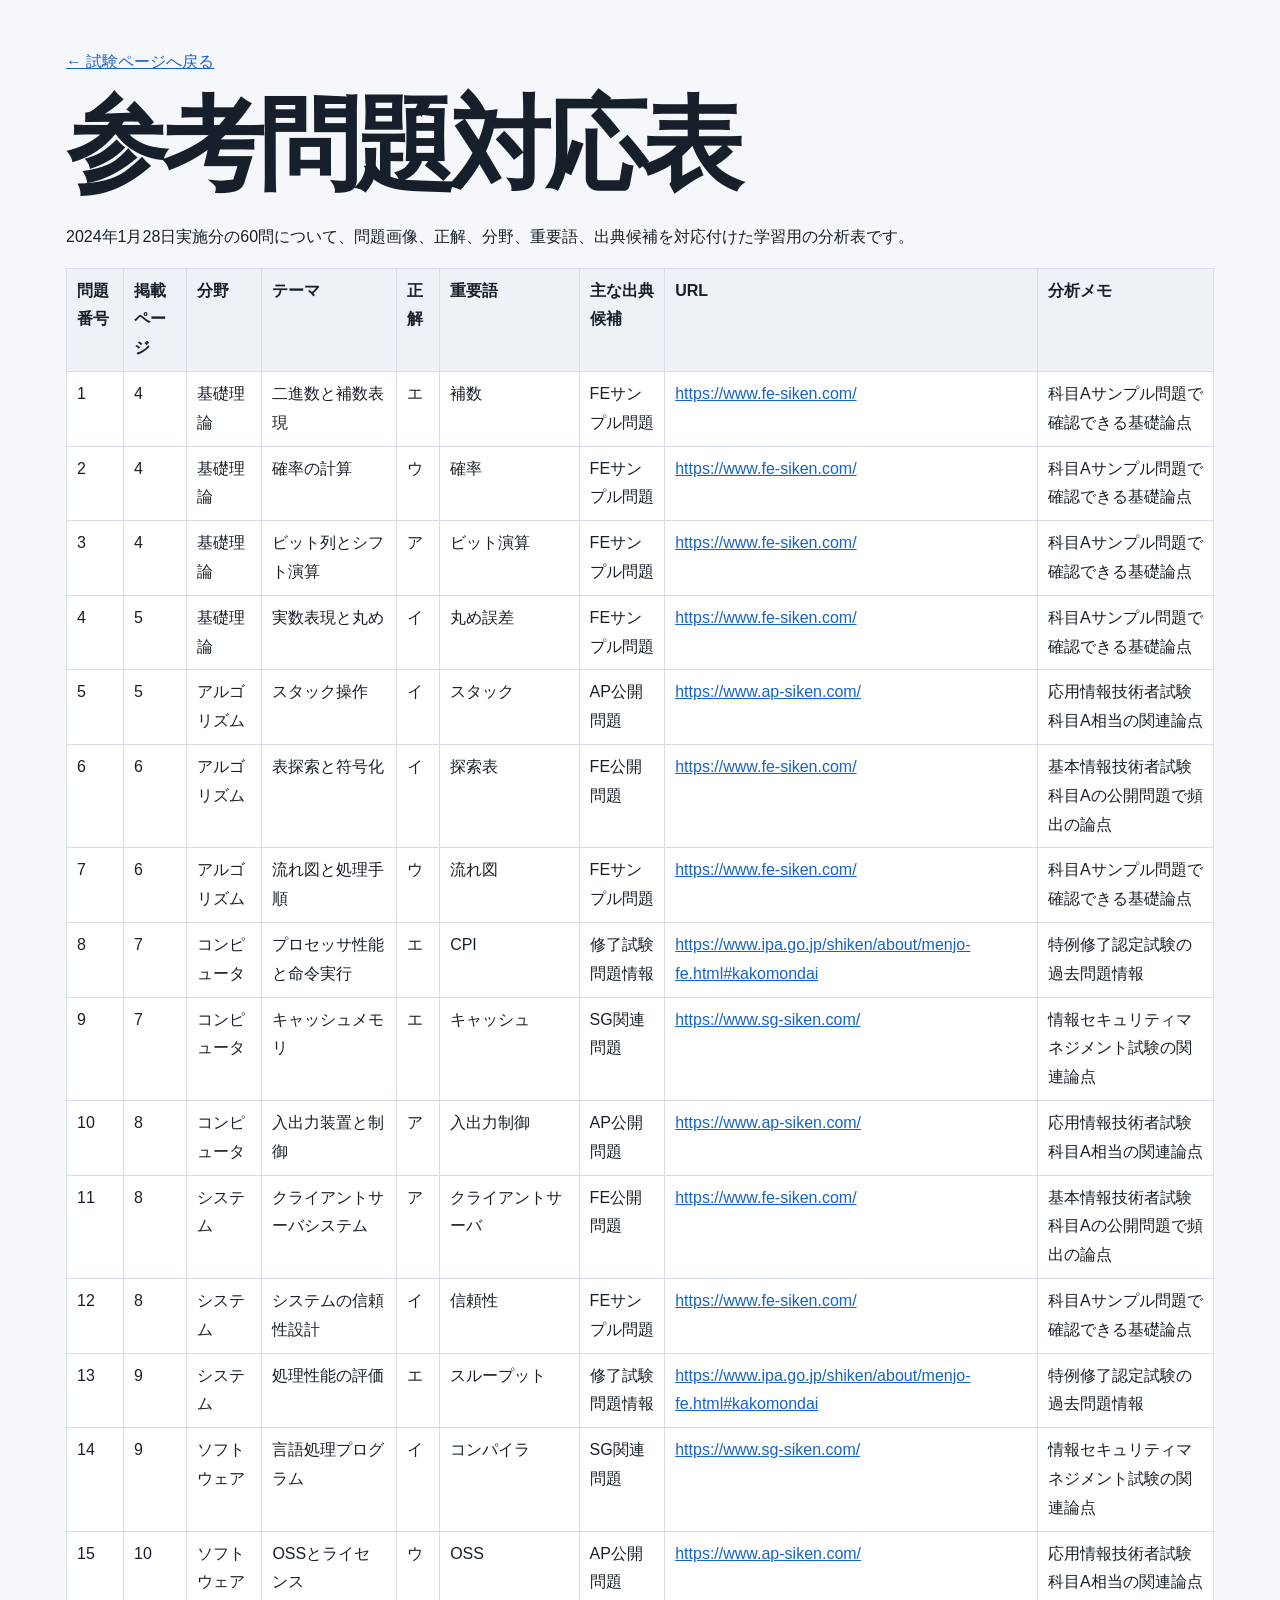
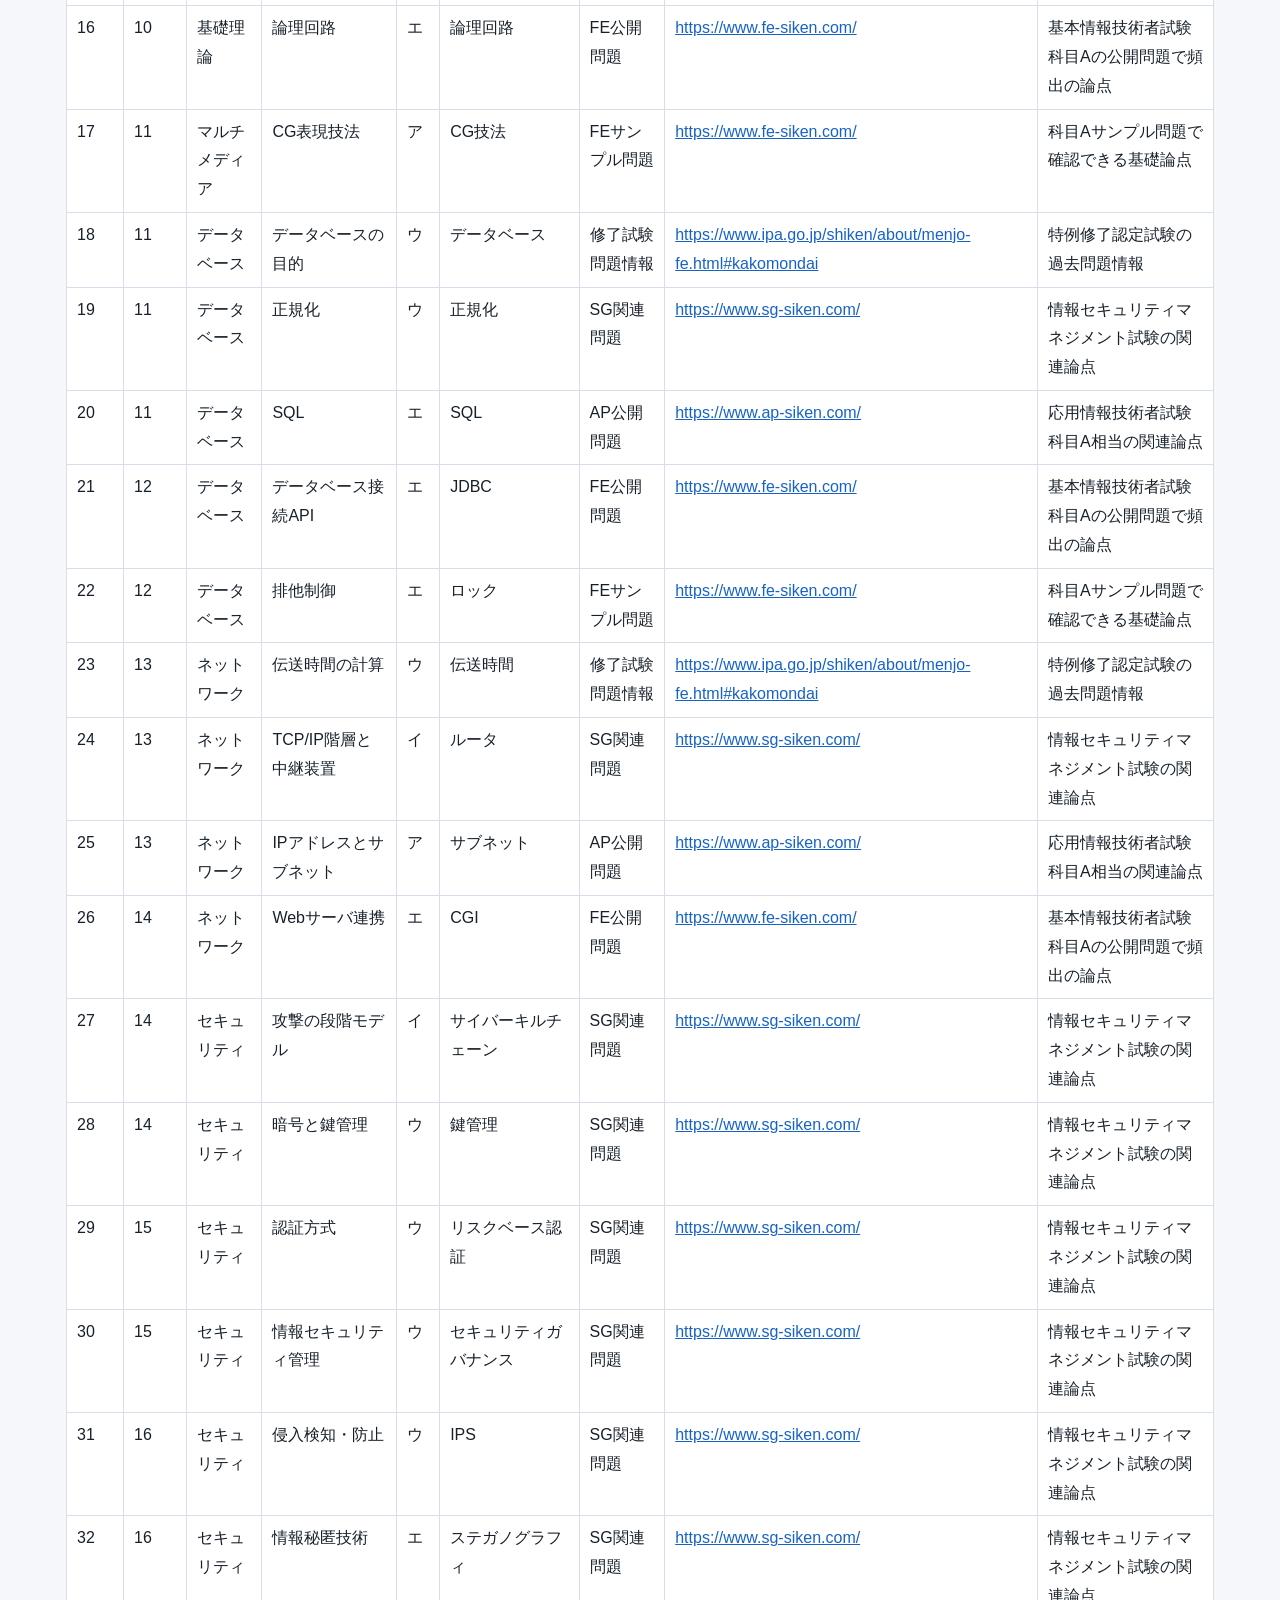
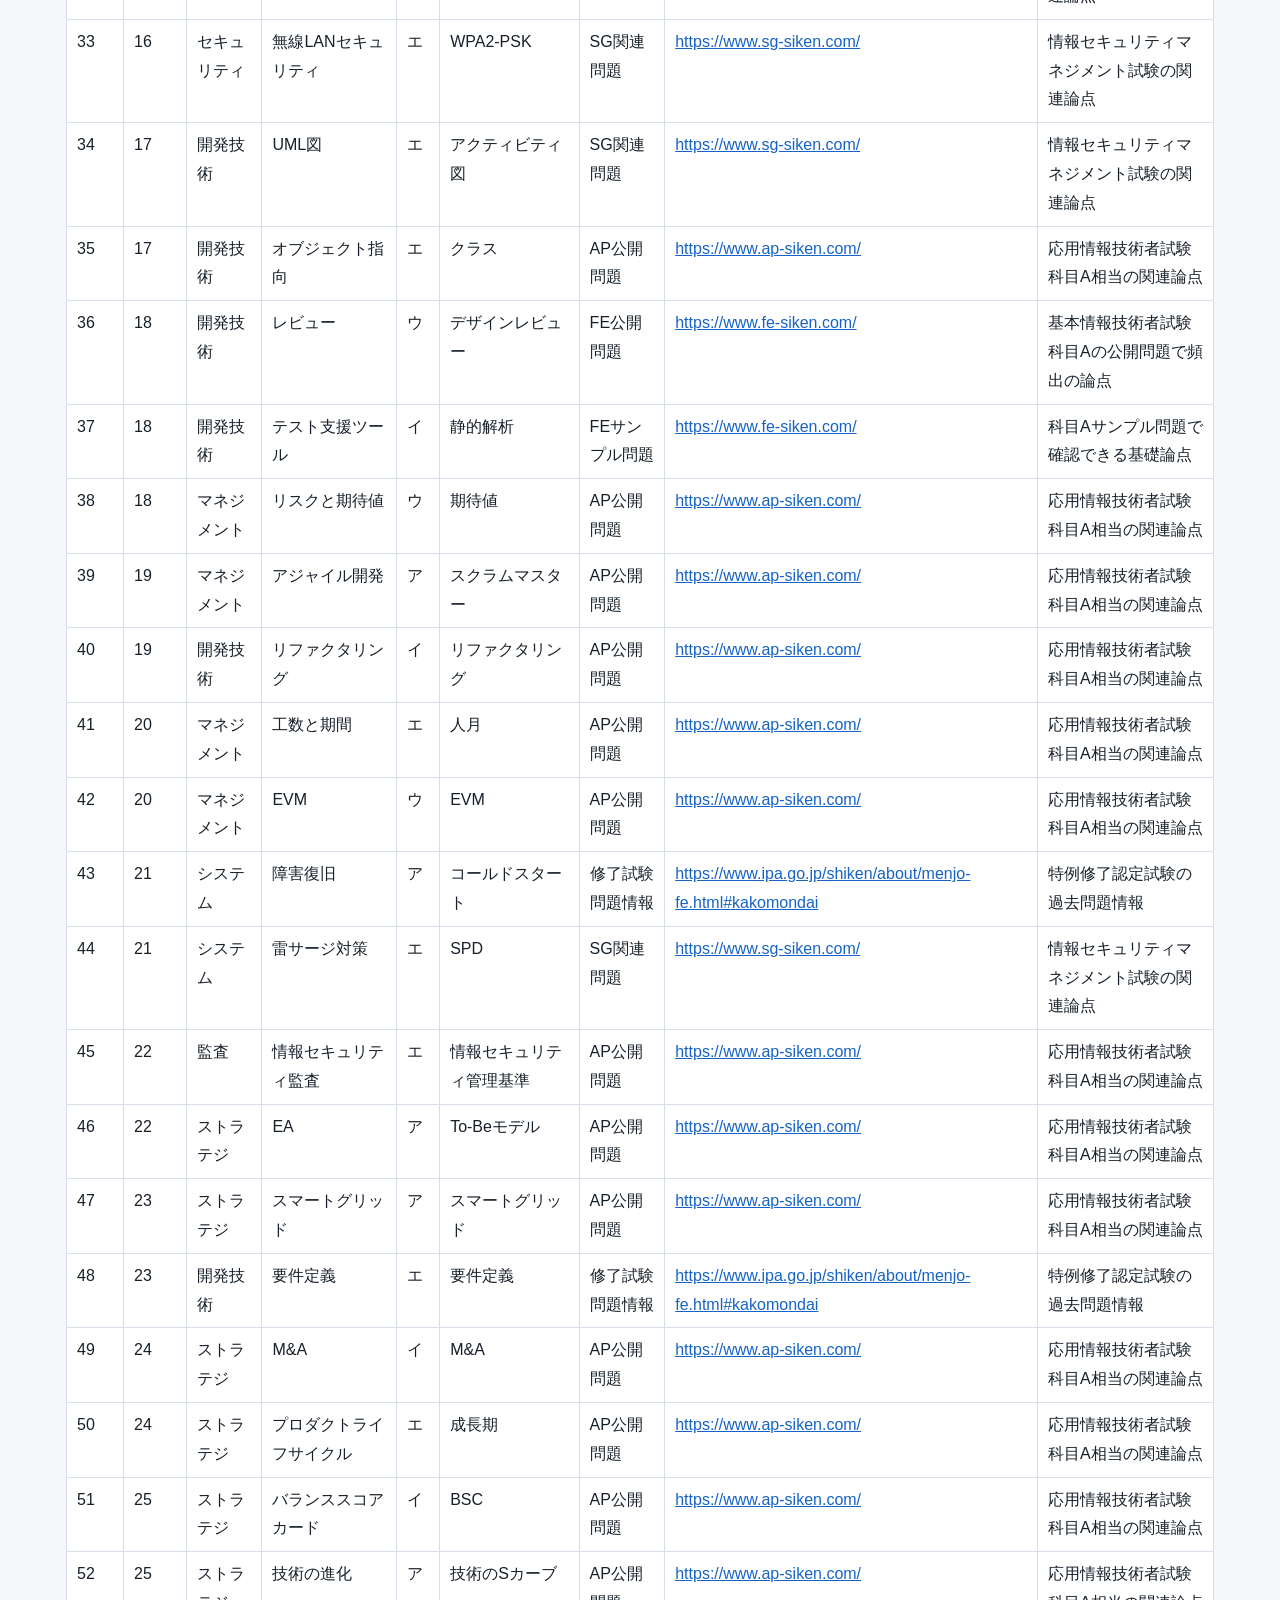
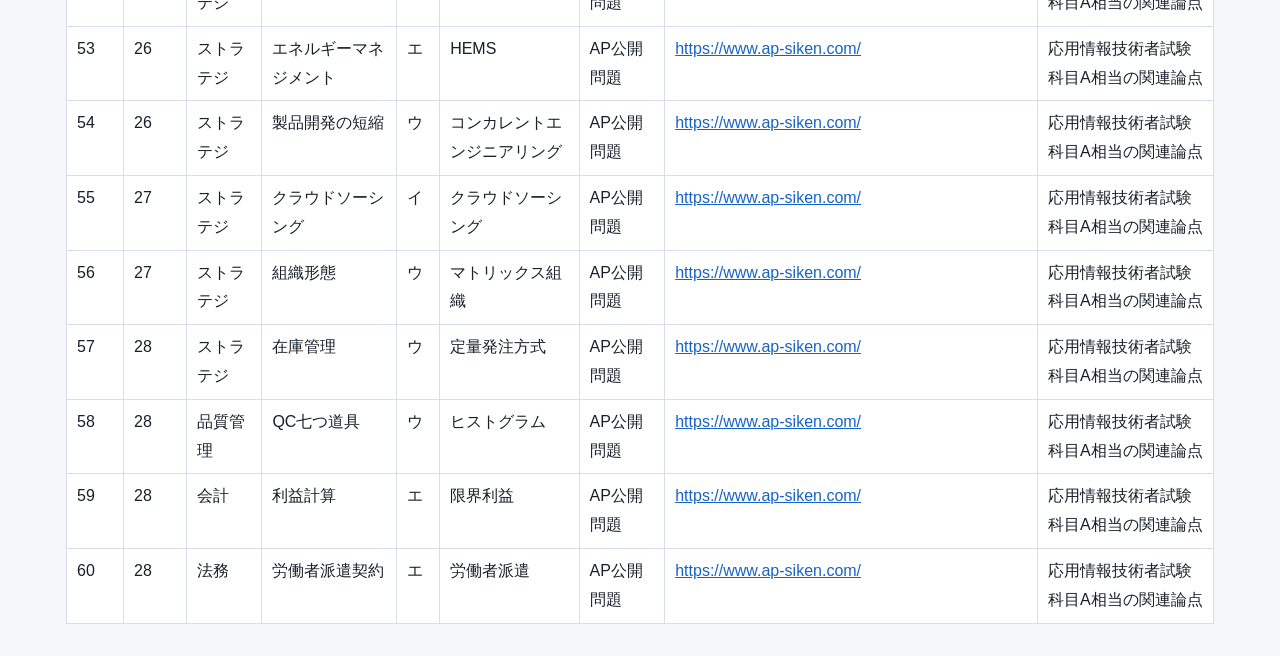
==== reference-map.html @ b7b9384c "Add files via upload" ====
<!doctype html>
<html lang="ja"><head><meta charset="utf-8"><meta name="viewport" content="width=device-width, initial-scale=1">
<title>参考問題対応表</title><link rel="stylesheet" href="styles.css">
<style>body{background:#f6f7fb;color:#17202a}main{max-width:1180px;margin:auto;padding:32px 16px}table{width:100%;border-collapse:collapse;background:white;border:1px solid #d8dee9}th,td{border:1px solid #d8dee9;padding:8px 10px;text-align:left;vertical-align:top}th{background:#eef2f7;position:sticky;top:0}a{color:#1663c7}</style></head>
<body><main><p><a href="index.html">← 試験ページへ戻る</a></p><h1>参考問題対応表</h1>
<p>2024年1月28日実施分の60問について、問題画像、正解、分野、重要語、出典候補を対応付けた学習用の分析表です。</p>
<table><thead><tr><th>問題番号</th><th>掲載ページ</th><th>分野</th><th>テーマ</th><th>正解</th><th>重要語</th><th>主な出典候補</th><th>URL</th><th>分析メモ</th></tr></thead><tbody><tr><td>1</td><td>4</td><td>基礎理論</td><td>二進数と補数表現</td><td>エ</td><td>補数</td><td>FEサンプル問題</td><td><a href="https://www.fe-siken.com/">https://www.fe-siken.com/</a></td><td>科目Aサンプル問題で確認できる基礎論点</td></tr>
<tr><td>2</td><td>4</td><td>基礎理論</td><td>確率の計算</td><td>ウ</td><td>確率</td><td>FEサンプル問題</td><td><a href="https://www.fe-siken.com/">https://www.fe-siken.com/</a></td><td>科目Aサンプル問題で確認できる基礎論点</td></tr>
<tr><td>3</td><td>4</td><td>基礎理論</td><td>ビット列とシフト演算</td><td>ア</td><td>ビット演算</td><td>FEサンプル問題</td><td><a href="https://www.fe-siken.com/">https://www.fe-siken.com/</a></td><td>科目Aサンプル問題で確認できる基礎論点</td></tr>
<tr><td>4</td><td>5</td><td>基礎理論</td><td>実数表現と丸め</td><td>イ</td><td>丸め誤差</td><td>FEサンプル問題</td><td><a href="https://www.fe-siken.com/">https://www.fe-siken.com/</a></td><td>科目Aサンプル問題で確認できる基礎論点</td></tr>
<tr><td>5</td><td>5</td><td>アルゴリズム</td><td>スタック操作</td><td>イ</td><td>スタック</td><td>AP公開問題</td><td><a href="https://www.ap-siken.com/">https://www.ap-siken.com/</a></td><td>応用情報技術者試験 科目A相当の関連論点</td></tr>
<tr><td>6</td><td>6</td><td>アルゴリズム</td><td>表探索と符号化</td><td>イ</td><td>探索表</td><td>FE公開問題</td><td><a href="https://www.fe-siken.com/">https://www.fe-siken.com/</a></td><td>基本情報技術者試験 科目Aの公開問題で頻出の論点</td></tr>
<tr><td>7</td><td>6</td><td>アルゴリズム</td><td>流れ図と処理手順</td><td>ウ</td><td>流れ図</td><td>FEサンプル問題</td><td><a href="https://www.fe-siken.com/">https://www.fe-siken.com/</a></td><td>科目Aサンプル問題で確認できる基礎論点</td></tr>
<tr><td>8</td><td>7</td><td>コンピュータ</td><td>プロセッサ性能と命令実行</td><td>エ</td><td>CPI</td><td>修了試験問題情報</td><td><a href="https://www.ipa.go.jp/shiken/about/menjo-fe.html#kakomondai">https://www.ipa.go.jp/shiken/about/menjo-fe.html#kakomondai</a></td><td>特例修了認定試験の過去問題情報</td></tr>
<tr><td>9</td><td>7</td><td>コンピュータ</td><td>キャッシュメモリ</td><td>エ</td><td>キャッシュ</td><td>SG関連問題</td><td><a href="https://www.sg-siken.com/">https://www.sg-siken.com/</a></td><td>情報セキュリティマネジメント試験の関連論点</td></tr>
<tr><td>10</td><td>8</td><td>コンピュータ</td><td>入出力装置と制御</td><td>ア</td><td>入出力制御</td><td>AP公開問題</td><td><a href="https://www.ap-siken.com/">https://www.ap-siken.com/</a></td><td>応用情報技術者試験 科目A相当の関連論点</td></tr>
<tr><td>11</td><td>8</td><td>システム</td><td>クライアントサーバシステム</td><td>ア</td><td>クライアントサーバ</td><td>FE公開問題</td><td><a href="https://www.fe-siken.com/">https://www.fe-siken.com/</a></td><td>基本情報技術者試験 科目Aの公開問題で頻出の論点</td></tr>
<tr><td>12</td><td>8</td><td>システム</td><td>システムの信頼性設計</td><td>イ</td><td>信頼性</td><td>FEサンプル問題</td><td><a href="https://www.fe-siken.com/">https://www.fe-siken.com/</a></td><td>科目Aサンプル問題で確認できる基礎論点</td></tr>
<tr><td>13</td><td>9</td><td>システム</td><td>処理性能の評価</td><td>エ</td><td>スループット</td><td>修了試験問題情報</td><td><a href="https://www.ipa.go.jp/shiken/about/menjo-fe.html#kakomondai">https://www.ipa.go.jp/shiken/about/menjo-fe.html#kakomondai</a></td><td>特例修了認定試験の過去問題情報</td></tr>
<tr><td>14</td><td>9</td><td>ソフトウェア</td><td>言語処理プログラム</td><td>イ</td><td>コンパイラ</td><td>SG関連問題</td><td><a href="https://www.sg-siken.com/">https://www.sg-siken.com/</a></td><td>情報セキュリティマネジメント試験の関連論点</td></tr>
<tr><td>15</td><td>10</td><td>ソフトウェア</td><td>OSSとライセンス</td><td>ウ</td><td>OSS</td><td>AP公開問題</td><td><a href="https://www.ap-siken.com/">https://www.ap-siken.com/</a></td><td>応用情報技術者試験 科目A相当の関連論点</td></tr>
<tr><td>16</td><td>10</td><td>基礎理論</td><td>論理回路</td><td>エ</td><td>論理回路</td><td>FE公開問題</td><td><a href="https://www.fe-siken.com/">https://www.fe-siken.com/</a></td><td>基本情報技術者試験 科目Aの公開問題で頻出の論点</td></tr>
<tr><td>17</td><td>11</td><td>マルチメディア</td><td>CG表現技法</td><td>ア</td><td>CG技法</td><td>FEサンプル問題</td><td><a href="https://www.fe-siken.com/">https://www.fe-siken.com/</a></td><td>科目Aサンプル問題で確認できる基礎論点</td></tr>
<tr><td>18</td><td>11</td><td>データベース</td><td>データベースの目的</td><td>ウ</td><td>データベース</td><td>修了試験問題情報</td><td><a href="https://www.ipa.go.jp/shiken/about/menjo-fe.html#kakomondai">https://www.ipa.go.jp/shiken/about/menjo-fe.html#kakomondai</a></td><td>特例修了認定試験の過去問題情報</td></tr>
<tr><td>19</td><td>11</td><td>データベース</td><td>正規化</td><td>ウ</td><td>正規化</td><td>SG関連問題</td><td><a href="https://www.sg-siken.com/">https://www.sg-siken.com/</a></td><td>情報セキュリティマネジメント試験の関連論点</td></tr>
<tr><td>20</td><td>11</td><td>データベース</td><td>SQL</td><td>エ</td><td>SQL</td><td>AP公開問題</td><td><a href="https://www.ap-siken.com/">https://www.ap-siken.com/</a></td><td>応用情報技術者試験 科目A相当の関連論点</td></tr>
<tr><td>21</td><td>12</td><td>データベース</td><td>データベース接続API</td><td>エ</td><td>JDBC</td><td>FE公開問題</td><td><a href="https://www.fe-siken.com/">https://www.fe-siken.com/</a></td><td>基本情報技術者試験 科目Aの公開問題で頻出の論点</td></tr>
<tr><td>22</td><td>12</td><td>データベース</td><td>排他制御</td><td>エ</td><td>ロック</td><td>FEサンプル問題</td><td><a href="https://www.fe-siken.com/">https://www.fe-siken.com/</a></td><td>科目Aサンプル問題で確認できる基礎論点</td></tr>
<tr><td>23</td><td>13</td><td>ネットワーク</td><td>伝送時間の計算</td><td>ウ</td><td>伝送時間</td><td>修了試験問題情報</td><td><a href="https://www.ipa.go.jp/shiken/about/menjo-fe.html#kakomondai">https://www.ipa.go.jp/shiken/about/menjo-fe.html#kakomondai</a></td><td>特例修了認定試験の過去問題情報</td></tr>
<tr><td>24</td><td>13</td><td>ネットワーク</td><td>TCP/IP階層と中継装置</td><td>イ</td><td>ルータ</td><td>SG関連問題</td><td><a href="https://www.sg-siken.com/">https://www.sg-siken.com/</a></td><td>情報セキュリティマネジメント試験の関連論点</td></tr>
<tr><td>25</td><td>13</td><td>ネットワーク</td><td>IPアドレスとサブネット</td><td>ア</td><td>サブネット</td><td>AP公開問題</td><td><a href="https://www.ap-siken.com/">https://www.ap-siken.com/</a></td><td>応用情報技術者試験 科目A相当の関連論点</td></tr>
<tr><td>26</td><td>14</td><td>ネットワーク</td><td>Webサーバ連携</td><td>エ</td><td>CGI</td><td>FE公開問題</td><td><a href="https://www.fe-siken.com/">https://www.fe-siken.com/</a></td><td>基本情報技術者試験 科目Aの公開問題で頻出の論点</td></tr>
<tr><td>27</td><td>14</td><td>セキュリティ</td><td>攻撃の段階モデル</td><td>イ</td><td>サイバーキルチェーン</td><td>SG関連問題</td><td><a href="https://www.sg-siken.com/">https://www.sg-siken.com/</a></td><td>情報セキュリティマネジメント試験の関連論点</td></tr>
<tr><td>28</td><td>14</td><td>セキュリティ</td><td>暗号と鍵管理</td><td>ウ</td><td>鍵管理</td><td>SG関連問題</td><td><a href="https://www.sg-siken.com/">https://www.sg-siken.com/</a></td><td>情報セキュリティマネジメント試験の関連論点</td></tr>
<tr><td>29</td><td>15</td><td>セキュリティ</td><td>認証方式</td><td>ウ</td><td>リスクベース認証</td><td>SG関連問題</td><td><a href="https://www.sg-siken.com/">https://www.sg-siken.com/</a></td><td>情報セキュリティマネジメント試験の関連論点</td></tr>
<tr><td>30</td><td>15</td><td>セキュリティ</td><td>情報セキュリティ管理</td><td>ウ</td><td>セキュリティガバナンス</td><td>SG関連問題</td><td><a href="https://www.sg-siken.com/">https://www.sg-siken.com/</a></td><td>情報セキュリティマネジメント試験の関連論点</td></tr>
<tr><td>31</td><td>16</td><td>セキュリティ</td><td>侵入検知・防止</td><td>ウ</td><td>IPS</td><td>SG関連問題</td><td><a href="https://www.sg-siken.com/">https://www.sg-siken.com/</a></td><td>情報セキュリティマネジメント試験の関連論点</td></tr>
<tr><td>32</td><td>16</td><td>セキュリティ</td><td>情報秘匿技術</td><td>エ</td><td>ステガノグラフィ</td><td>SG関連問題</td><td><a href="https://www.sg-siken.com/">https://www.sg-siken.com/</a></td><td>情報セキュリティマネジメント試験の関連論点</td></tr>
<tr><td>33</td><td>16</td><td>セキュリティ</td><td>無線LANセキュリティ</td><td>エ</td><td>WPA2-PSK</td><td>SG関連問題</td><td><a href="https://www.sg-siken.com/">https://www.sg-siken.com/</a></td><td>情報セキュリティマネジメント試験の関連論点</td></tr>
<tr><td>34</td><td>17</td><td>開発技術</td><td>UML図</td><td>エ</td><td>アクティビティ図</td><td>SG関連問題</td><td><a href="https://www.sg-siken.com/">https://www.sg-siken.com/</a></td><td>情報セキュリティマネジメント試験の関連論点</td></tr>
<tr><td>35</td><td>17</td><td>開発技術</td><td>オブジェクト指向</td><td>エ</td><td>クラス</td><td>AP公開問題</td><td><a href="https://www.ap-siken.com/">https://www.ap-siken.com/</a></td><td>応用情報技術者試験 科目A相当の関連論点</td></tr>
<tr><td>36</td><td>18</td><td>開発技術</td><td>レビュー</td><td>ウ</td><td>デザインレビュー</td><td>FE公開問題</td><td><a href="https://www.fe-siken.com/">https://www.fe-siken.com/</a></td><td>基本情報技術者試験 科目Aの公開問題で頻出の論点</td></tr>
<tr><td>37</td><td>18</td><td>開発技術</td><td>テスト支援ツール</td><td>イ</td><td>静的解析</td><td>FEサンプル問題</td><td><a href="https://www.fe-siken.com/">https://www.fe-siken.com/</a></td><td>科目Aサンプル問題で確認できる基礎論点</td></tr>
<tr><td>38</td><td>18</td><td>マネジメント</td><td>リスクと期待値</td><td>ウ</td><td>期待値</td><td>AP公開問題</td><td><a href="https://www.ap-siken.com/">https://www.ap-siken.com/</a></td><td>応用情報技術者試験 科目A相当の関連論点</td></tr>
<tr><td>39</td><td>19</td><td>マネジメント</td><td>アジャイル開発</td><td>ア</td><td>スクラムマスター</td><td>AP公開問題</td><td><a href="https://www.ap-siken.com/">https://www.ap-siken.com/</a></td><td>応用情報技術者試験 科目A相当の関連論点</td></tr>
<tr><td>40</td><td>19</td><td>開発技術</td><td>リファクタリング</td><td>イ</td><td>リファクタリング</td><td>AP公開問題</td><td><a href="https://www.ap-siken.com/">https://www.ap-siken.com/</a></td><td>応用情報技術者試験 科目A相当の関連論点</td></tr>
<tr><td>41</td><td>20</td><td>マネジメント</td><td>工数と期間</td><td>エ</td><td>人月</td><td>AP公開問題</td><td><a href="https://www.ap-siken.com/">https://www.ap-siken.com/</a></td><td>応用情報技術者試験 科目A相当の関連論点</td></tr>
<tr><td>42</td><td>20</td><td>マネジメント</td><td>EVM</td><td>ウ</td><td>EVM</td><td>AP公開問題</td><td><a href="https://www.ap-siken.com/">https://www.ap-siken.com/</a></td><td>応用情報技術者試験 科目A相当の関連論点</td></tr>
<tr><td>43</td><td>21</td><td>システム</td><td>障害復旧</td><td>ア</td><td>コールドスタート</td><td>修了試験問題情報</td><td><a href="https://www.ipa.go.jp/shiken/about/menjo-fe.html#kakomondai">https://www.ipa.go.jp/shiken/about/menjo-fe.html#kakomondai</a></td><td>特例修了認定試験の過去問題情報</td></tr>
<tr><td>44</td><td>21</td><td>システム</td><td>雷サージ対策</td><td>エ</td><td>SPD</td><td>SG関連問題</td><td><a href="https://www.sg-siken.com/">https://www.sg-siken.com/</a></td><td>情報セキュリティマネジメント試験の関連論点</td></tr>
<tr><td>45</td><td>22</td><td>監査</td><td>情報セキュリティ監査</td><td>エ</td><td>情報セキュリティ管理基準</td><td>AP公開問題</td><td><a href="https://www.ap-siken.com/">https://www.ap-siken.com/</a></td><td>応用情報技術者試験 科目A相当の関連論点</td></tr>
<tr><td>46</td><td>22</td><td>ストラテジ</td><td>EA</td><td>ア</td><td>To-Beモデル</td><td>AP公開問題</td><td><a href="https://www.ap-siken.com/">https://www.ap-siken.com/</a></td><td>応用情報技術者試験 科目A相当の関連論点</td></tr>
<tr><td>47</td><td>23</td><td>ストラテジ</td><td>スマートグリッド</td><td>ア</td><td>スマートグリッド</td><td>AP公開問題</td><td><a href="https://www.ap-siken.com/">https://www.ap-siken.com/</a></td><td>応用情報技術者試験 科目A相当の関連論点</td></tr>
<tr><td>48</td><td>23</td><td>開発技術</td><td>要件定義</td><td>エ</td><td>要件定義</td><td>修了試験問題情報</td><td><a href="https://www.ipa.go.jp/shiken/about/menjo-fe.html#kakomondai">https://www.ipa.go.jp/shiken/about/menjo-fe.html#kakomondai</a></td><td>特例修了認定試験の過去問題情報</td></tr>
<tr><td>49</td><td>24</td><td>ストラテジ</td><td>M&amp;A</td><td>イ</td><td>M&amp;A</td><td>AP公開問題</td><td><a href="https://www.ap-siken.com/">https://www.ap-siken.com/</a></td><td>応用情報技術者試験 科目A相当の関連論点</td></tr>
<tr><td>50</td><td>24</td><td>ストラテジ</td><td>プロダクトライフサイクル</td><td>エ</td><td>成長期</td><td>AP公開問題</td><td><a href="https://www.ap-siken.com/">https://www.ap-siken.com/</a></td><td>応用情報技術者試験 科目A相当の関連論点</td></tr>
<tr><td>51</td><td>25</td><td>ストラテジ</td><td>バランススコアカード</td><td>イ</td><td>BSC</td><td>AP公開問題</td><td><a href="https://www.ap-siken.com/">https://www.ap-siken.com/</a></td><td>応用情報技術者試験 科目A相当の関連論点</td></tr>
<tr><td>52</td><td>25</td><td>ストラテジ</td><td>技術の進化</td><td>ア</td><td>技術のSカーブ</td><td>AP公開問題</td><td><a href="https://www.ap-siken.com/">https://www.ap-siken.com/</a></td><td>応用情報技術者試験 科目A相当の関連論点</td></tr>
<tr><td>53</td><td>26</td><td>ストラテジ</td><td>エネルギーマネジメント</td><td>エ</td><td>HEMS</td><td>AP公開問題</td><td><a href="https://www.ap-siken.com/">https://www.ap-siken.com/</a></td><td>応用情報技術者試験 科目A相当の関連論点</td></tr>
<tr><td>54</td><td>26</td><td>ストラテジ</td><td>製品開発の短縮</td><td>ウ</td><td>コンカレントエンジニアリング</td><td>AP公開問題</td><td><a href="https://www.ap-siken.com/">https://www.ap-siken.com/</a></td><td>応用情報技術者試験 科目A相当の関連論点</td></tr>
<tr><td>55</td><td>27</td><td>ストラテジ</td><td>クラウドソーシング</td><td>イ</td><td>クラウドソーシング</td><td>AP公開問題</td><td><a href="https://www.ap-siken.com/">https://www.ap-siken.com/</a></td><td>応用情報技術者試験 科目A相当の関連論点</td></tr>
<tr><td>56</td><td>27</td><td>ストラテジ</td><td>組織形態</td><td>ウ</td><td>マトリックス組織</td><td>AP公開問題</td><td><a href="https://www.ap-siken.com/">https://www.ap-siken.com/</a></td><td>応用情報技術者試験 科目A相当の関連論点</td></tr>
<tr><td>57</td><td>28</td><td>ストラテジ</td><td>在庫管理</td><td>ウ</td><td>定量発注方式</td><td>AP公開問題</td><td><a href="https://www.ap-siken.com/">https://www.ap-siken.com/</a></td><td>応用情報技術者試験 科目A相当の関連論点</td></tr>
<tr><td>58</td><td>28</td><td>品質管理</td><td>QC七つ道具</td><td>ウ</td><td>ヒストグラム</td><td>AP公開問題</td><td><a href="https://www.ap-siken.com/">https://www.ap-siken.com/</a></td><td>応用情報技術者試験 科目A相当の関連論点</td></tr>
<tr><td>59</td><td>28</td><td>会計</td><td>利益計算</td><td>エ</td><td>限界利益</td><td>AP公開問題</td><td><a href="https://www.ap-siken.com/">https://www.ap-siken.com/</a></td><td>応用情報技術者試験 科目A相当の関連論点</td></tr>
<tr><td>60</td><td>28</td><td>法務</td><td>労働者派遣契約</td><td>エ</td><td>労働者派遣</td><td>AP公開問題</td><td><a href="https://www.ap-siken.com/">https://www.ap-siken.com/</a></td><td>応用情報技術者試験 科目A相当の関連論点</td></tr></tbody></table></main></body></html>
---- styles.css ----
:root {
  --ink:#17202a; --muted:#68717d; --paper:#f7f5ef; --card:#fff;
  --navy:#16324f; --blue:#247ba0; --mint:#86c9b9; --coral:#ef6f61;
  --yellow:#f4c95d; --line:#dce1e5; --shadow:0 14px 45px rgba(24,43,58,.10);
}
*{box-sizing:border-box}
html{scroll-behavior:smooth}
body{margin:0;background:var(--paper);color:var(--ink);font-family:"Yu Gothic","Hiragino Kaku Gothic ProN",Meiryo,sans-serif;line-height:1.8}
button,input{font:inherit}
.hero{background:var(--navy);color:#fff;min-height:570px;position:relative;overflow:hidden}
.hero:before,.hero:after{content:"";position:absolute;border-radius:50%;filter:blur(1px)}
.hero:before{width:440px;height:440px;background:var(--coral);right:-140px;top:80px;opacity:.9}
.hero:after{width:250px;height:250px;border:55px solid var(--mint);right:230px;bottom:-170px;opacity:.8}
.topbar{height:76px;max-width:1180px;margin:auto;padding:0 24px;display:flex;align-items:center;justify-content:space-between;position:relative;z-index:2;border-bottom:1px solid rgba(255,255,255,.18)}
.brand{color:#fff;text-decoration:none;font-weight:800;letter-spacing:.04em}.brand span{display:inline-grid;place-items:center;background:var(--yellow);color:var(--navy);width:38px;height:38px;border-radius:50%;margin-right:10px}
.progress-wrap{width:210px;font-size:.76rem}.progress{height:5px;background:#ffffff32;border-radius:9px;margin-top:5px;overflow:hidden}.progress i{display:block;height:100%;width:0;background:var(--yellow);transition:.3s}
.hero-inner{max-width:1180px;margin:auto;padding:85px 24px;position:relative;z-index:1}
.eyebrow,.section-kicker{font-size:.75rem;font-weight:800;letter-spacing:.18em;color:var(--mint)}
h1{font-size:clamp(3rem,8vw,6.7rem);line-height:1.02;margin:.15em 0 .25em;letter-spacing:-.06em}h1 em{font-style:normal;color:var(--yellow)}
.lead{max-width:650px;font-size:1.08rem;color:#dbe4ec}.save-note{max-width:860px;margin:28px 0 0;padding:20px 24px;border:2px solid #f4c95d88;border-left:8px solid var(--yellow);background:#ffffff18;border-radius:12px;color:#fff;font-size:1rem;line-height:1.8;box-shadow:0 12px 35px #081b2c55}.save-note strong{display:block;color:var(--yellow);font-size:1.25rem;letter-spacing:.02em;margin-bottom:3px}.save-note small{display:block;color:#c8d6df;font-size:.78rem;margin-top:6px}
.hero-stats{display:flex;gap:38px;margin-top:45px}.hero-stats div{display:grid}.hero-stats strong{font:800 2.1rem/1 Georgia,serif;color:var(--yellow)}.hero-stats span{font-size:.72rem;color:#b9c9d5;margin-top:7px}
main{max-width:1180px;margin:auto;padding:0 24px}
.toolbar{position:sticky;top:10px;z-index:10;margin:-36px 0 50px;background:#fff;padding:18px;border-radius:16px;box-shadow:var(--shadow);display:flex;gap:12px;align-items:center;flex-wrap:wrap}
.search{display:flex;align-items:center;gap:8px;border:1px solid var(--line);border-radius:10px;padding:8px 12px;flex:1;min-width:250px}.search input{border:0;outline:0;width:100%;background:transparent}
.filters{display:flex;gap:6px;flex-wrap:wrap}.filters button{border:0;background:#edf1f3;color:#4d5964;border-radius:99px;padding:8px 13px;cursor:pointer;font-size:.78rem}.filters button.active{background:var(--navy);color:#fff}
.toggle{font-size:.78rem;white-space:nowrap}.toggle input{accent-color:var(--coral)}
.overview{display:flex;gap:40px;align-items:flex-start;margin-bottom:45px}.overview h2{font-size:2rem;margin:0}.question-map{display:grid;grid-template-columns:repeat(15,1fr);gap:6px;flex:1}
.question-map a{display:grid;place-items:center;aspect-ratio:1;border-radius:7px;text-decoration:none;color:var(--muted);background:#fff;border:1px solid var(--line);font-size:.72rem;font-weight:700}.question-map a.done{background:var(--mint);color:var(--navy);border-color:transparent}.question-map a.hidden-map{opacity:.16}
.questions{display:grid;gap:34px}.question-card{background:var(--card);border-radius:22px;padding:34px;box-shadow:0 4px 22px rgba(30,45,55,.07);scroll-margin-top:100px;border:1px solid transparent}.question-card.done{border-color:var(--mint)}
.card-head{display:flex;align-items:center;gap:18px}.number{font:800 2.4rem/1 Georgia,serif;color:var(--coral);min-width:73px}.heading{flex:1}.meta{font-size:.72rem;color:var(--blue);font-weight:800;letter-spacing:.12em;margin:0}.heading h2{font-size:1.55rem;line-height:1.4;margin:.1em 0}.learn-btn{width:42px;height:42px;border-radius:50%;border:1px solid var(--line);background:#fff;color:#aab1b7;cursor:pointer;font-weight:bold}.done .learn-btn{background:var(--mint);border-color:var(--mint);color:var(--navy)}
.problem-panel{margin:25px 0 18px;border:1px solid var(--line);background:#f7f8f8;border-radius:15px;padding:16px;position:relative}.problem-label{display:flex;align-items:center;gap:10px;margin-bottom:12px}.problem-label span{background:var(--coral);color:#fff;border-radius:5px;padding:3px 10px;font-weight:800;font-size:.75rem}.problem-label small{color:var(--muted);font-weight:700}.problem-panel>img{display:block;width:100%;height:auto;object-fit:contain;object-position:top;background:#fff;border-radius:8px;border:1px solid #e4e6e7}
.answer-strip{margin:25px 0;background:var(--navy);color:#fff;border-radius:12px;padding:14px 18px;display:flex;align-items:center;gap:15px}.answer-strip span{font-size:.74rem;color:#bcd0dc}.answer-strip strong{font-size:1.6rem;color:var(--yellow);line-height:1}.answer-strip p{margin:0;font-weight:700}
.card-grid{display:grid;grid-template-columns:1.15fr .85fr;gap:35px}.explanation h3{font-size:.84rem;letter-spacing:.08em;margin:0 0 7px}.summary{font-weight:700}.reasoning{padding-left:1.4em}.reasoning li{margin:.55em 0}.trap{margin-top:22px;border-left:4px solid var(--coral);padding:10px 16px;background:#fff7f5;border-radius:0 8px 8px 0}.trap p{margin:0;color:#5f5350;font-size:.9rem}
.visual{margin:0;background:#edf5f3;border-radius:16px;padding:20px;min-height:300px;display:flex;flex-direction:column;justify-content:center}.visual figcaption{text-align:center;color:var(--muted);font-size:.76rem;margin-top:10px}
.diagram{display:block;min-height:220px;width:100%;position:relative}.v-box{background:#fff;border:2px solid var(--navy);padding:13px;border-radius:10px;text-align:center;font-size:.78rem;font-weight:800;box-shadow:4px 4px 0 var(--mint)}.v-box.focus{background:var(--yellow)}.v-box.danger{box-shadow:4px 4px 0 var(--coral)}.v-arrow{display:grid;place-items:center;color:var(--coral);min-width:35px}.v-arrow i{font-size:1.7rem;font-style:normal;line-height:1}.v-arrow small{font-size:.62rem;color:var(--muted);white-space:nowrap}.v-flow{height:220px;display:flex;align-items:center;justify-content:center}.v-flow .v-box{max-width:120px}.v-compare{display:grid;grid-template-columns:1fr 32px 1fr;align-items:center;gap:8px;height:220px}.v-compare section{background:#fff5f3;border-top:5px solid var(--coral);border-radius:10px;padding:12px;height:175px}.v-compare section.good{background:#f3fbf8;border-color:var(--mint)}.v-compare h4{margin:0 0 8px;font-size:.82rem}.v-compare p{font-size:.7rem;margin:5px 0;padding:4px;background:#fff;border-radius:4px}.v-compare>b{text-align:center;font:700 .75rem Georgia;color:var(--muted)}.v-formula{height:220px;display:grid;place-content:center;text-align:center}.v-formula strong{font:800 1.2rem/1.5 Consolas,monospace;background:#fff;padding:18px;border-radius:10px;border-bottom:4px solid var(--yellow)}.v-formula span{font-size:.76rem;margin-top:12px;color:var(--muted)}
.v-stack{height:220px;display:flex;flex-direction:column-reverse;justify-content:center;gap:3px}.v-stack div{background:hsl(calc(199 - var(--i)*7) 48% calc(38% + var(--i)*6%));color:#fff;padding:6px 12px;text-align:center;border-radius:4px;font-size:.68rem;font-weight:700}.v-cycle{height:220px;display:grid;grid-template-columns:repeat(2,1fr);gap:12px;align-content:center}.v-cycle div{background:#fff;padding:10px;border-radius:10px;display:flex;align-items:center;gap:8px;font-size:.7rem;font-weight:700;border:1px solid var(--line)}.v-cycle b{display:grid;place-items:center;border-radius:50%;width:25px;height:25px;background:var(--coral);color:#fff}.v-network{height:220px;position:relative}.v-network .hub{position:absolute;left:50%;top:50%;transform:translate(-50%,-50%);background:var(--yellow);z-index:2}.v-network .sat{position:absolute;background:#fff;border:1px solid var(--blue);border-radius:99px;padding:7px 11px;font-size:.68rem}.v-network .sat:after{content:"";position:absolute;width:70px;border-top:2px dashed var(--mint);transform-origin:left}.v-network .s1{top:10px;left:10px}.v-network .s1:after{transform:rotate(35deg);left:80%;top:100%}.v-network .s2{top:10px;right:10px}.v-network .s2:after{transform:rotate(145deg);left:0;top:100%}.v-network .s3{bottom:15px;left:8px}.v-network .s3:after{transform:rotate(-30deg);left:80%;top:0}.v-network .s4{bottom:15px;right:8px}.v-network .s4:after{transform:rotate(210deg);left:0;top:0}
.source-figure{height:220px;position:relative;background:#fff;overflow:hidden;border-radius:10px;border:1px solid var(--line)}.source-figure span{position:absolute;z-index:2;top:8px;left:8px;background:var(--navy);color:#fff;border-radius:99px;padding:3px 10px;font-size:.62rem}.source-figure img{width:100%;height:100%;object-fit:contain}.precision{height:220px;display:grid;align-content:center;gap:22px}.precision div{display:grid;grid-template-columns:70px 1fr 100px;align-items:center;gap:8px;font-size:.7rem}.precision i{height:12px;background:var(--mint);border-radius:9px}.precision i.huge{width:100%;background:var(--navy)}.precision b{font-size:.68rem;color:var(--coral)}.wave{height:220px;text-align:center;font-size:.72rem}.wave svg{width:100%;height:175px}.wave path{fill:none;stroke:var(--navy);stroke-width:5}.wave circle{fill:var(--coral)}.wave line{stroke:var(--mint);stroke-width:2}.wave b{color:var(--coral)}.tree{height:220px;display:grid;place-items:center;position:relative}.tree b,.tree span,.tree i{display:grid;place-items:center;border:2px solid var(--navy);border-radius:50%;background:#fff;font-style:normal}.tree b{width:42px;height:42px;background:var(--yellow)}.tree>div{display:flex;justify-content:space-around;width:80%}.tree span{width:36px;height:36px}.tree i{width:30px;height:30px;font-size:.7rem}.tree small{color:var(--muted)}
.timer-ring{width:165px;height:165px;border:18px solid var(--navy);border-right-color:var(--coral);border-radius:50%;margin:20px auto;position:relative}.timer-ring div{position:absolute;top:-30px;left:64px}.timer-ring span{position:absolute;background:#fff;padding:2px 5px;font-size:.62rem}.timer-ring span:nth-of-type(1){left:-55px;top:65px}.timer-ring span:nth-of-type(2){right:-53px;bottom:22px}.timer-ring i{position:absolute;text-align:center;inset:48px 0;font-size:.65rem;font-style:normal}.timer-ring b{position:absolute;white-space:nowrap;bottom:-42px;left:5px;font-size:.7rem}.stripe{height:220px;display:flex;gap:10px;align-items:center;justify-content:center;position:relative}.stripe>div{display:grid;gap:7px}.stripe b{background:var(--blue);color:#fff;padding:12px;border-radius:5px}.stripe div:nth-child(2) b{background:var(--coral)}.stripe div:nth-child(3) b{background:var(--mint);color:var(--navy)}.stripe span{position:absolute;bottom:8px;font-size:.7rem}.capacity,.dependency,.inherit,.snmp{height:220px;display:flex;align-items:center;justify-content:center;position:relative}.capacity strong,.dependency strong{position:absolute;bottom:10px;font-size:.72rem;color:var(--coral)}.bits{height:220px;display:flex;align-items:center;position:relative}.bits>div{height:85px;display:grid;place-content:center;text-align:center;background:var(--navy);color:#fff;border-right:2px solid #fff;font-size:.7rem}.bits>div+div{background:var(--coral)}.bits strong{display:block;font-size:1.2rem}.bits small{position:absolute;bottom:25px;right:10px}.ears{height:220px;display:flex;align-items:center;justify-content:space-between;text-align:center}.ears>span{font-size:2.5rem}.ears div{font-size:.7rem;border-bottom:3px dotted var(--coral)}.ears b{font-size:3rem}.ears em{position:absolute;bottom:12px;right:20px;font-size:.7rem;color:var(--blue)}.union{height:220px;display:grid;grid-template-columns:1fr 55px 1fr;align-items:center;text-align:center;position:relative}.union>div{display:grid;background:#fff;padding:8px;border-radius:7px}.union span{border-top:1px solid var(--line);font-size:.7rem}.union i{font-size:.68rem}.union strong{position:absolute;bottom:12px;width:100%;font-size:.7rem}.peer{height:220px;display:flex;align-items:center;justify-content:space-between}.peer span{background:#fff;padding:14px;border-radius:10px;font-size:.75rem}.peer b{text-align:center;color:var(--coral);border-bottom:3px dashed var(--mint)}.peer small{color:var(--muted)}.packet{height:220px;display:flex;align-items:center;justify-content:center}.packet span{height:75px;display:grid;place-content:center;text-align:center;background:#fff;border:1px solid var(--blue);padding:6px;font-size:.62rem}.packet .hot{background:var(--yellow)}.packet b{font-size:.62rem}.snmp{flex-wrap:wrap}.snmp .return{position:absolute;bottom:36px;color:var(--coral);font-size:.7rem}.broken{height:220px;display:flex;align-items:center;justify-content:space-between;text-align:center}.broken span{background:#fff;padding:15px;border-radius:10px;font-size:.72rem}.broken b{color:var(--coral);font-size:.68rem}.broken .danger{border:3px solid var(--coral)}.seesaw{height:220px;display:flex;align-items:center;justify-content:center;gap:10px;position:relative}.seesaw span{background:#fff;padding:13px;text-align:center;font-size:.7rem;border-radius:8px}.seesaw i{width:90px;border-top:8px solid var(--navy);transform:rotate(-10deg)}.seesaw strong{position:absolute;bottom:20px;font-size:.7rem}.gate{height:220px;display:grid;grid-template-columns:1fr 1fr 1fr;gap:7px;align-content:center;text-align:center}.gate div{background:#fff;padding:8px;border-radius:7px}.gate b{grid-column:1/-1;background:var(--navy);color:#fff;padding:7px}.gate span{font-size:.65rem;border:1px solid var(--mint);padding:5px}.gate em{grid-column:1/-1;color:var(--coral);font-weight:bold;font-size:.7rem}.escape{height:220px;display:grid;place-content:center;text-align:center;gap:8px}.escape code{background:#fff;padding:9px;color:var(--coral)}.escape b{font-size:.7rem}.escape span{font-size:.65rem}.inherit>div:last-child{display:grid;gap:12px}.services,.components{height:220px;display:grid;grid-template-columns:repeat(2,1fr);gap:10px;align-content:center}.services div,.components span{background:#fff;border-left:5px solid var(--coral);padding:13px;text-align:center;border-radius:6px;font-size:.72rem;font-weight:700}.services span,.components b{font-size:.63rem;text-align:center;color:var(--blue)}.classes{height:220px;display:flex;align-items:center}.classes div{padding:35px 7px;text-align:center;font-size:.68rem}.classes .bad{flex:1;background:#ffe9e5}.classes .good{flex:2;background:#dff4ed;border:3px solid var(--mint)}.backlog{height:220px;display:grid;align-content:center;gap:7px}.backlog span{background:#fff;padding:9px;border-radius:6px;font-size:.68rem}.backlog b{display:inline-grid;place-items:center;width:22px;height:22px;background:var(--coral);color:#fff;border-radius:50%;margin-right:7px}.backlog em{text-align:right;font-size:.65rem}.baseline{height:220px;display:grid;grid-template-columns:repeat(3,1fr);align-content:center;text-align:center;gap:6px}.baseline span{background:#fff;padding:10px;font-size:.66rem}.baseline b,.baseline div{grid-column:1/-1}.baseline b{background:var(--navy);color:#fff;padding:9px}.baseline div{font-size:.7rem}.matrix{height:190px;width:230px;margin:15px auto;display:grid;grid-template-columns:repeat(2,1fr);position:relative}.matrix div{display:grid;place-items:center;background:#dff4ed;border:2px solid #fff}.matrix .hot{background:var(--coral);color:#fff}.matrix b{position:absolute;left:-55px;top:80px;transform:rotate(-90deg);font-size:.65rem}.matrix span{position:absolute;bottom:-25px;right:10px;font-size:.65rem}.venn{height:220px;display:flex;align-items:center;justify-content:center;position:relative}.venn span{width:145px;height:145px;border-radius:50%;display:grid;place-items:center;background:#247ba0aa;color:#fff;font-weight:bold}.venn span+span{margin-left:-35px;background:#ef6f61aa}.venn b{position:absolute;text-align:center;background:var(--yellow);border-radius:50%;padding:16px}.bsc{height:220px;display:grid;grid-template-columns:1fr 1fr;gap:8px;align-content:center}.bsc div{background:#fff;padding:12px;text-align:center;font-size:.7rem;border-radius:7px}.bsc .hot{background:var(--yellow);box-shadow:inset 0 0 0 3px var(--coral)}.cannibal{height:220px;display:flex;align-items:center;justify-content:space-between;position:relative}.cannibal div{background:#fff;padding:15px;border-radius:8px;font-size:.7rem}.cannibal i{font-size:.65rem;color:var(--coral)}.cannibal b{position:absolute;bottom:20px;width:100%;text-align:center;font-size:.68rem}.rpa{height:220px;display:flex;align-items:center;justify-content:space-between;text-align:center}.rpa div{background:#fff;padding:12px;border-radius:7px;width:32%}.rpa span{font-weight:bold}.rpa p{font-size:.62rem}.rpa b{background:var(--yellow);border-radius:50%;padding:20px 8px}.harvest{height:220px;display:grid;grid-template-columns:repeat(3,1fr);gap:8px;align-content:center;text-align:center}.harvest span{background:#fff;padding:9px;border-radius:7px}.harvest b,.harvest em{grid-column:1/-1}.harvest b{background:var(--navy);color:#fff;padding:8px}.harvest em{font-size:.7rem}.source details img{background:#fff}
.source{margin-top:28px;border-top:1px solid var(--line);padding-top:18px}.source summary{cursor:pointer;color:var(--blue);font-size:.85rem;font-weight:700}.source img{width:100%;margin-top:18px;border:1px solid var(--line)}
.empty{text-align:center;padding:70px;color:var(--muted)}
footer{max-width:1180px;margin:80px auto 0;padding:30px 24px 55px;border-top:1px solid #cfd4d7;display:flex;justify-content:space-between;gap:24px;align-items:flex-start;color:var(--muted);font-size:.78rem}footer a{color:var(--blue);white-space:nowrap}.footer-notes{max-width:820px}.footer-notes p{margin:0 0 8px}.source-note{line-height:1.8}.footer-links{display:flex;gap:14px;flex-wrap:wrap;justify-content:flex-end}
@media(max-width:820px){.hero{min-height:520px}.hero:before{opacity:.45}.topbar{height:68px}.progress-wrap{width:120px}.hero-stats{gap:20px}.toolbar{top:5px}.overview{display:block}.question-map{grid-template-columns:repeat(10,1fr);margin-top:18px}.card-grid{grid-template-columns:1fr}.question-card{padding:24px}.visual{min-height:250px}}
@media(max-width:520px){.hero-inner{padding-top:65px}.lead{font-size:.95rem}.hero-stats{justify-content:space-between}.toolbar{margin-top:-25px}.filters{max-height:82px;overflow:auto}.question-map{grid-template-columns:repeat(8,1fr)}.number{font-size:1.8rem;min-width:52px}.heading h2{font-size:1.2rem}.learn-btn{width:36px;height:36px}.answer-strip{align-items:flex-start}.card-head{gap:10px}.question-card{padding:20px 16px}}
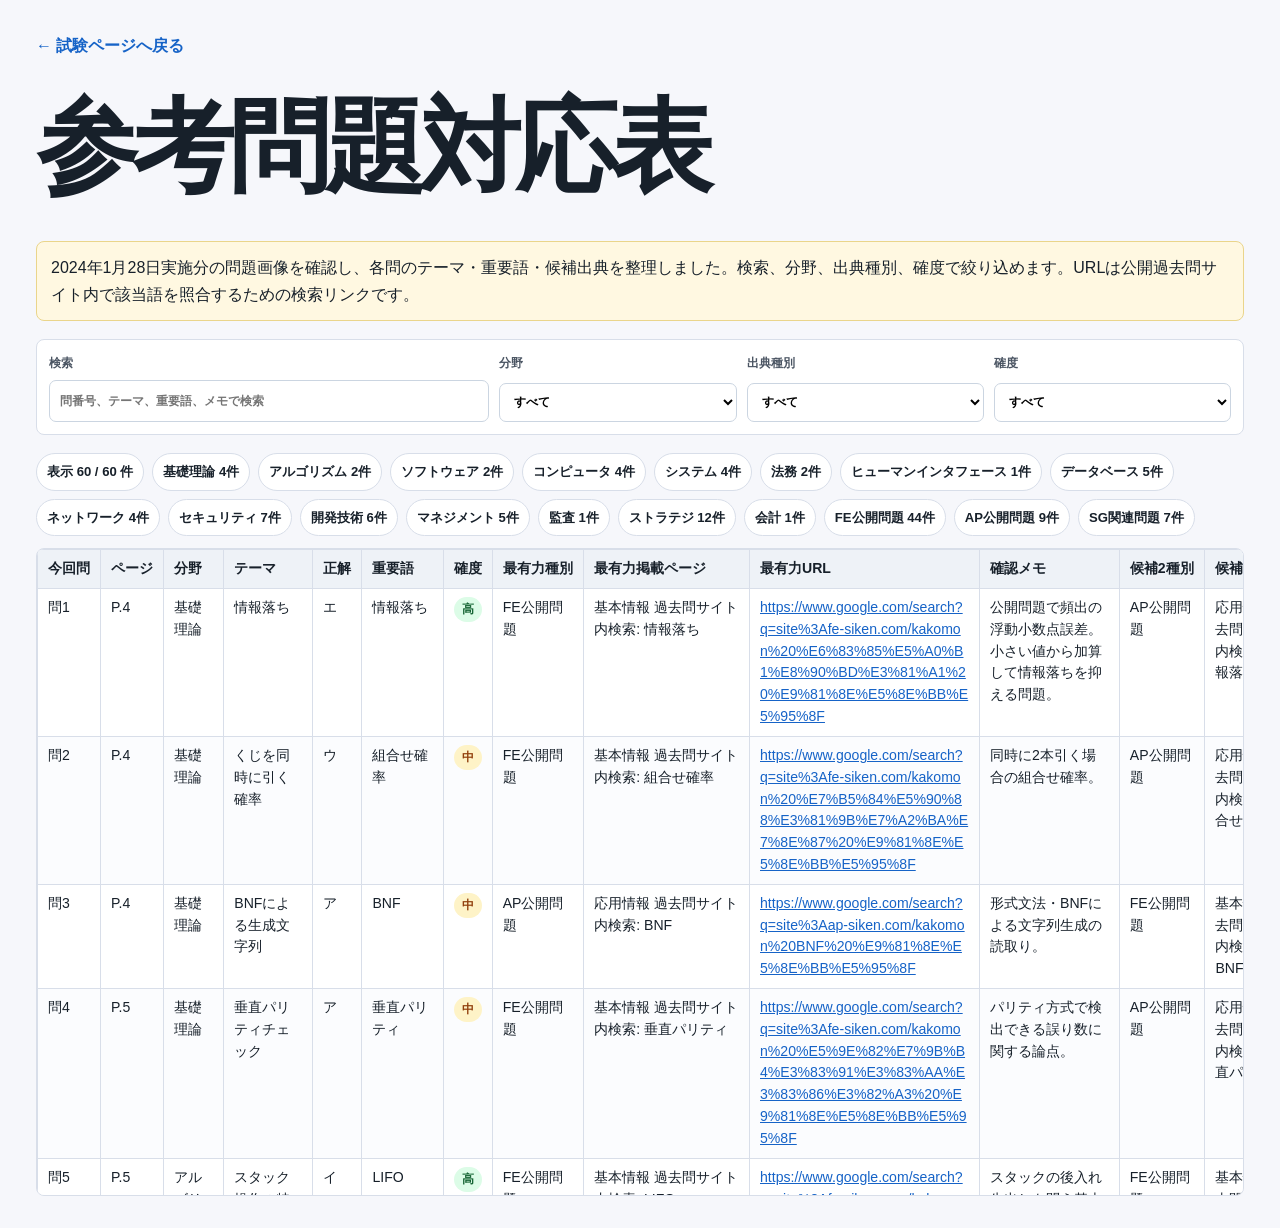
==== commit c313376b: "Add files via upload" ====
--- a/reference-map.html
+++ b/reference-map.html
@@ -1,66 +1,95 @@
 <!doctype html>
-<html lang="ja"><head><meta charset="utf-8"><meta name="viewport" content="width=device-width, initial-scale=1">
-<title>参考問題対応表</title><link rel="stylesheet" href="styles.css">
-<style>body{background:#f6f7fb;color:#17202a}main{max-width:1180px;margin:auto;padding:32px 16px}table{width:100%;border-collapse:collapse;background:white;border:1px solid #d8dee9}th,td{border:1px solid #d8dee9;padding:8px 10px;text-align:left;vertical-align:top}th{background:#eef2f7;position:sticky;top:0}a{color:#1663c7}</style></head>
-<body><main><p><a href="index.html">← 試験ページへ戻る</a></p><h1>参考問題対応表</h1>
-<p>2024年1月28日実施分の60問について、問題画像、正解、分野、重要語、出典候補を対応付けた学習用の分析表です。</p>
-<table><thead><tr><th>問題番号</th><th>掲載ページ</th><th>分野</th><th>テーマ</th><th>正解</th><th>重要語</th><th>主な出典候補</th><th>URL</th><th>分析メモ</th></tr></thead><tbody><tr><td>1</td><td>4</td><td>基礎理論</td><td>二進数と補数表現</td><td>エ</td><td>補数</td><td>FEサンプル問題</td><td><a href="https://www.fe-siken.com/">https://www.fe-siken.com/</a></td><td>科目Aサンプル問題で確認できる基礎論点</td></tr>
-<tr><td>2</td><td>4</td><td>基礎理論</td><td>確率の計算</td><td>ウ</td><td>確率</td><td>FEサンプル問題</td><td><a href="https://www.fe-siken.com/">https://www.fe-siken.com/</a></td><td>科目Aサンプル問題で確認できる基礎論点</td></tr>
-<tr><td>3</td><td>4</td><td>基礎理論</td><td>ビット列とシフト演算</td><td>ア</td><td>ビット演算</td><td>FEサンプル問題</td><td><a href="https://www.fe-siken.com/">https://www.fe-siken.com/</a></td><td>科目Aサンプル問題で確認できる基礎論点</td></tr>
-<tr><td>4</td><td>5</td><td>基礎理論</td><td>実数表現と丸め</td><td>イ</td><td>丸め誤差</td><td>FEサンプル問題</td><td><a href="https://www.fe-siken.com/">https://www.fe-siken.com/</a></td><td>科目Aサンプル問題で確認できる基礎論点</td></tr>
-<tr><td>5</td><td>5</td><td>アルゴリズム</td><td>スタック操作</td><td>イ</td><td>スタック</td><td>AP公開問題</td><td><a href="https://www.ap-siken.com/">https://www.ap-siken.com/</a></td><td>応用情報技術者試験 科目A相当の関連論点</td></tr>
-<tr><td>6</td><td>6</td><td>アルゴリズム</td><td>表探索と符号化</td><td>イ</td><td>探索表</td><td>FE公開問題</td><td><a href="https://www.fe-siken.com/">https://www.fe-siken.com/</a></td><td>基本情報技術者試験 科目Aの公開問題で頻出の論点</td></tr>
-<tr><td>7</td><td>6</td><td>アルゴリズム</td><td>流れ図と処理手順</td><td>ウ</td><td>流れ図</td><td>FEサンプル問題</td><td><a href="https://www.fe-siken.com/">https://www.fe-siken.com/</a></td><td>科目Aサンプル問題で確認できる基礎論点</td></tr>
-<tr><td>8</td><td>7</td><td>コンピュータ</td><td>プロセッサ性能と命令実行</td><td>エ</td><td>CPI</td><td>修了試験問題情報</td><td><a href="https://www.ipa.go.jp/shiken/about/menjo-fe.html#kakomondai">https://www.ipa.go.jp/shiken/about/menjo-fe.html#kakomondai</a></td><td>特例修了認定試験の過去問題情報</td></tr>
-<tr><td>9</td><td>7</td><td>コンピュータ</td><td>キャッシュメモリ</td><td>エ</td><td>キャッシュ</td><td>SG関連問題</td><td><a href="https://www.sg-siken.com/">https://www.sg-siken.com/</a></td><td>情報セキュリティマネジメント試験の関連論点</td></tr>
-<tr><td>10</td><td>8</td><td>コンピュータ</td><td>入出力装置と制御</td><td>ア</td><td>入出力制御</td><td>AP公開問題</td><td><a href="https://www.ap-siken.com/">https://www.ap-siken.com/</a></td><td>応用情報技術者試験 科目A相当の関連論点</td></tr>
-<tr><td>11</td><td>8</td><td>システム</td><td>クライアントサーバシステム</td><td>ア</td><td>クライアントサーバ</td><td>FE公開問題</td><td><a href="https://www.fe-siken.com/">https://www.fe-siken.com/</a></td><td>基本情報技術者試験 科目Aの公開問題で頻出の論点</td></tr>
-<tr><td>12</td><td>8</td><td>システム</td><td>システムの信頼性設計</td><td>イ</td><td>信頼性</td><td>FEサンプル問題</td><td><a href="https://www.fe-siken.com/">https://www.fe-siken.com/</a></td><td>科目Aサンプル問題で確認できる基礎論点</td></tr>
-<tr><td>13</td><td>9</td><td>システム</td><td>処理性能の評価</td><td>エ</td><td>スループット</td><td>修了試験問題情報</td><td><a href="https://www.ipa.go.jp/shiken/about/menjo-fe.html#kakomondai">https://www.ipa.go.jp/shiken/about/menjo-fe.html#kakomondai</a></td><td>特例修了認定試験の過去問題情報</td></tr>
-<tr><td>14</td><td>9</td><td>ソフトウェア</td><td>言語処理プログラム</td><td>イ</td><td>コンパイラ</td><td>SG関連問題</td><td><a href="https://www.sg-siken.com/">https://www.sg-siken.com/</a></td><td>情報セキュリティマネジメント試験の関連論点</td></tr>
-<tr><td>15</td><td>10</td><td>ソフトウェア</td><td>OSSとライセンス</td><td>ウ</td><td>OSS</td><td>AP公開問題</td><td><a href="https://www.ap-siken.com/">https://www.ap-siken.com/</a></td><td>応用情報技術者試験 科目A相当の関連論点</td></tr>
-<tr><td>16</td><td>10</td><td>基礎理論</td><td>論理回路</td><td>エ</td><td>論理回路</td><td>FE公開問題</td><td><a href="https://www.fe-siken.com/">https://www.fe-siken.com/</a></td><td>基本情報技術者試験 科目Aの公開問題で頻出の論点</td></tr>
-<tr><td>17</td><td>11</td><td>マルチメディア</td><td>CG表現技法</td><td>ア</td><td>CG技法</td><td>FEサンプル問題</td><td><a href="https://www.fe-siken.com/">https://www.fe-siken.com/</a></td><td>科目Aサンプル問題で確認できる基礎論点</td></tr>
-<tr><td>18</td><td>11</td><td>データベース</td><td>データベースの目的</td><td>ウ</td><td>データベース</td><td>修了試験問題情報</td><td><a href="https://www.ipa.go.jp/shiken/about/menjo-fe.html#kakomondai">https://www.ipa.go.jp/shiken/about/menjo-fe.html#kakomondai</a></td><td>特例修了認定試験の過去問題情報</td></tr>
-<tr><td>19</td><td>11</td><td>データベース</td><td>正規化</td><td>ウ</td><td>正規化</td><td>SG関連問題</td><td><a href="https://www.sg-siken.com/">https://www.sg-siken.com/</a></td><td>情報セキュリティマネジメント試験の関連論点</td></tr>
-<tr><td>20</td><td>11</td><td>データベース</td><td>SQL</td><td>エ</td><td>SQL</td><td>AP公開問題</td><td><a href="https://www.ap-siken.com/">https://www.ap-siken.com/</a></td><td>応用情報技術者試験 科目A相当の関連論点</td></tr>
-<tr><td>21</td><td>12</td><td>データベース</td><td>データベース接続API</td><td>エ</td><td>JDBC</td><td>FE公開問題</td><td><a href="https://www.fe-siken.com/">https://www.fe-siken.com/</a></td><td>基本情報技術者試験 科目Aの公開問題で頻出の論点</td></tr>
-<tr><td>22</td><td>12</td><td>データベース</td><td>排他制御</td><td>エ</td><td>ロック</td><td>FEサンプル問題</td><td><a href="https://www.fe-siken.com/">https://www.fe-siken.com/</a></td><td>科目Aサンプル問題で確認できる基礎論点</td></tr>
-<tr><td>23</td><td>13</td><td>ネットワーク</td><td>伝送時間の計算</td><td>ウ</td><td>伝送時間</td><td>修了試験問題情報</td><td><a href="https://www.ipa.go.jp/shiken/about/menjo-fe.html#kakomondai">https://www.ipa.go.jp/shiken/about/menjo-fe.html#kakomondai</a></td><td>特例修了認定試験の過去問題情報</td></tr>
-<tr><td>24</td><td>13</td><td>ネットワーク</td><td>TCP/IP階層と中継装置</td><td>イ</td><td>ルータ</td><td>SG関連問題</td><td><a href="https://www.sg-siken.com/">https://www.sg-siken.com/</a></td><td>情報セキュリティマネジメント試験の関連論点</td></tr>
-<tr><td>25</td><td>13</td><td>ネットワーク</td><td>IPアドレスとサブネット</td><td>ア</td><td>サブネット</td><td>AP公開問題</td><td><a href="https://www.ap-siken.com/">https://www.ap-siken.com/</a></td><td>応用情報技術者試験 科目A相当の関連論点</td></tr>
-<tr><td>26</td><td>14</td><td>ネットワーク</td><td>Webサーバ連携</td><td>エ</td><td>CGI</td><td>FE公開問題</td><td><a href="https://www.fe-siken.com/">https://www.fe-siken.com/</a></td><td>基本情報技術者試験 科目Aの公開問題で頻出の論点</td></tr>
-<tr><td>27</td><td>14</td><td>セキュリティ</td><td>攻撃の段階モデル</td><td>イ</td><td>サイバーキルチェーン</td><td>SG関連問題</td><td><a href="https://www.sg-siken.com/">https://www.sg-siken.com/</a></td><td>情報セキュリティマネジメント試験の関連論点</td></tr>
-<tr><td>28</td><td>14</td><td>セキュリティ</td><td>暗号と鍵管理</td><td>ウ</td><td>鍵管理</td><td>SG関連問題</td><td><a href="https://www.sg-siken.com/">https://www.sg-siken.com/</a></td><td>情報セキュリティマネジメント試験の関連論点</td></tr>
-<tr><td>29</td><td>15</td><td>セキュリティ</td><td>認証方式</td><td>ウ</td><td>リスクベース認証</td><td>SG関連問題</td><td><a href="https://www.sg-siken.com/">https://www.sg-siken.com/</a></td><td>情報セキュリティマネジメント試験の関連論点</td></tr>
-<tr><td>30</td><td>15</td><td>セキュリティ</td><td>情報セキュリティ管理</td><td>ウ</td><td>セキュリティガバナンス</td><td>SG関連問題</td><td><a href="https://www.sg-siken.com/">https://www.sg-siken.com/</a></td><td>情報セキュリティマネジメント試験の関連論点</td></tr>
-<tr><td>31</td><td>16</td><td>セキュリティ</td><td>侵入検知・防止</td><td>ウ</td><td>IPS</td><td>SG関連問題</td><td><a href="https://www.sg-siken.com/">https://www.sg-siken.com/</a></td><td>情報セキュリティマネジメント試験の関連論点</td></tr>
-<tr><td>32</td><td>16</td><td>セキュリティ</td><td>情報秘匿技術</td><td>エ</td><td>ステガノグラフィ</td><td>SG関連問題</td><td><a href="https://www.sg-siken.com/">https://www.sg-siken.com/</a></td><td>情報セキュリティマネジメント試験の関連論点</td></tr>
-<tr><td>33</td><td>16</td><td>セキュリティ</td><td>無線LANセキュリティ</td><td>エ</td><td>WPA2-PSK</td><td>SG関連問題</td><td><a href="https://www.sg-siken.com/">https://www.sg-siken.com/</a></td><td>情報セキュリティマネジメント試験の関連論点</td></tr>
-<tr><td>34</td><td>17</td><td>開発技術</td><td>UML図</td><td>エ</td><td>アクティビティ図</td><td>SG関連問題</td><td><a href="https://www.sg-siken.com/">https://www.sg-siken.com/</a></td><td>情報セキュリティマネジメント試験の関連論点</td></tr>
-<tr><td>35</td><td>17</td><td>開発技術</td><td>オブジェクト指向</td><td>エ</td><td>クラス</td><td>AP公開問題</td><td><a href="https://www.ap-siken.com/">https://www.ap-siken.com/</a></td><td>応用情報技術者試験 科目A相当の関連論点</td></tr>
-<tr><td>36</td><td>18</td><td>開発技術</td><td>レビュー</td><td>ウ</td><td>デザインレビュー</td><td>FE公開問題</td><td><a href="https://www.fe-siken.com/">https://www.fe-siken.com/</a></td><td>基本情報技術者試験 科目Aの公開問題で頻出の論点</td></tr>
-<tr><td>37</td><td>18</td><td>開発技術</td><td>テスト支援ツール</td><td>イ</td><td>静的解析</td><td>FEサンプル問題</td><td><a href="https://www.fe-siken.com/">https://www.fe-siken.com/</a></td><td>科目Aサンプル問題で確認できる基礎論点</td></tr>
-<tr><td>38</td><td>18</td><td>マネジメント</td><td>リスクと期待値</td><td>ウ</td><td>期待値</td><td>AP公開問題</td><td><a href="https://www.ap-siken.com/">https://www.ap-siken.com/</a></td><td>応用情報技術者試験 科目A相当の関連論点</td></tr>
-<tr><td>39</td><td>19</td><td>マネジメント</td><td>アジャイル開発</td><td>ア</td><td>スクラムマスター</td><td>AP公開問題</td><td><a href="https://www.ap-siken.com/">https://www.ap-siken.com/</a></td><td>応用情報技術者試験 科目A相当の関連論点</td></tr>
-<tr><td>40</td><td>19</td><td>開発技術</td><td>リファクタリング</td><td>イ</td><td>リファクタリング</td><td>AP公開問題</td><td><a href="https://www.ap-siken.com/">https://www.ap-siken.com/</a></td><td>応用情報技術者試験 科目A相当の関連論点</td></tr>
-<tr><td>41</td><td>20</td><td>マネジメント</td><td>工数と期間</td><td>エ</td><td>人月</td><td>AP公開問題</td><td><a href="https://www.ap-siken.com/">https://www.ap-siken.com/</a></td><td>応用情報技術者試験 科目A相当の関連論点</td></tr>
-<tr><td>42</td><td>20</td><td>マネジメント</td><td>EVM</td><td>ウ</td><td>EVM</td><td>AP公開問題</td><td><a href="https://www.ap-siken.com/">https://www.ap-siken.com/</a></td><td>応用情報技術者試験 科目A相当の関連論点</td></tr>
-<tr><td>43</td><td>21</td><td>システム</td><td>障害復旧</td><td>ア</td><td>コールドスタート</td><td>修了試験問題情報</td><td><a href="https://www.ipa.go.jp/shiken/about/menjo-fe.html#kakomondai">https://www.ipa.go.jp/shiken/about/menjo-fe.html#kakomondai</a></td><td>特例修了認定試験の過去問題情報</td></tr>
-<tr><td>44</td><td>21</td><td>システム</td><td>雷サージ対策</td><td>エ</td><td>SPD</td><td>SG関連問題</td><td><a href="https://www.sg-siken.com/">https://www.sg-siken.com/</a></td><td>情報セキュリティマネジメント試験の関連論点</td></tr>
-<tr><td>45</td><td>22</td><td>監査</td><td>情報セキュリティ監査</td><td>エ</td><td>情報セキュリティ管理基準</td><td>AP公開問題</td><td><a href="https://www.ap-siken.com/">https://www.ap-siken.com/</a></td><td>応用情報技術者試験 科目A相当の関連論点</td></tr>
-<tr><td>46</td><td>22</td><td>ストラテジ</td><td>EA</td><td>ア</td><td>To-Beモデル</td><td>AP公開問題</td><td><a href="https://www.ap-siken.com/">https://www.ap-siken.com/</a></td><td>応用情報技術者試験 科目A相当の関連論点</td></tr>
-<tr><td>47</td><td>23</td><td>ストラテジ</td><td>スマートグリッド</td><td>ア</td><td>スマートグリッド</td><td>AP公開問題</td><td><a href="https://www.ap-siken.com/">https://www.ap-siken.com/</a></td><td>応用情報技術者試験 科目A相当の関連論点</td></tr>
-<tr><td>48</td><td>23</td><td>開発技術</td><td>要件定義</td><td>エ</td><td>要件定義</td><td>修了試験問題情報</td><td><a href="https://www.ipa.go.jp/shiken/about/menjo-fe.html#kakomondai">https://www.ipa.go.jp/shiken/about/menjo-fe.html#kakomondai</a></td><td>特例修了認定試験の過去問題情報</td></tr>
-<tr><td>49</td><td>24</td><td>ストラテジ</td><td>M&amp;A</td><td>イ</td><td>M&amp;A</td><td>AP公開問題</td><td><a href="https://www.ap-siken.com/">https://www.ap-siken.com/</a></td><td>応用情報技術者試験 科目A相当の関連論点</td></tr>
-<tr><td>50</td><td>24</td><td>ストラテジ</td><td>プロダクトライフサイクル</td><td>エ</td><td>成長期</td><td>AP公開問題</td><td><a href="https://www.ap-siken.com/">https://www.ap-siken.com/</a></td><td>応用情報技術者試験 科目A相当の関連論点</td></tr>
-<tr><td>51</td><td>25</td><td>ストラテジ</td><td>バランススコアカード</td><td>イ</td><td>BSC</td><td>AP公開問題</td><td><a href="https://www.ap-siken.com/">https://www.ap-siken.com/</a></td><td>応用情報技術者試験 科目A相当の関連論点</td></tr>
-<tr><td>52</td><td>25</td><td>ストラテジ</td><td>技術の進化</td><td>ア</td><td>技術のSカーブ</td><td>AP公開問題</td><td><a href="https://www.ap-siken.com/">https://www.ap-siken.com/</a></td><td>応用情報技術者試験 科目A相当の関連論点</td></tr>
-<tr><td>53</td><td>26</td><td>ストラテジ</td><td>エネルギーマネジメント</td><td>エ</td><td>HEMS</td><td>AP公開問題</td><td><a href="https://www.ap-siken.com/">https://www.ap-siken.com/</a></td><td>応用情報技術者試験 科目A相当の関連論点</td></tr>
-<tr><td>54</td><td>26</td><td>ストラテジ</td><td>製品開発の短縮</td><td>ウ</td><td>コンカレントエンジニアリング</td><td>AP公開問題</td><td><a href="https://www.ap-siken.com/">https://www.ap-siken.com/</a></td><td>応用情報技術者試験 科目A相当の関連論点</td></tr>
-<tr><td>55</td><td>27</td><td>ストラテジ</td><td>クラウドソーシング</td><td>イ</td><td>クラウドソーシング</td><td>AP公開問題</td><td><a href="https://www.ap-siken.com/">https://www.ap-siken.com/</a></td><td>応用情報技術者試験 科目A相当の関連論点</td></tr>
-<tr><td>56</td><td>27</td><td>ストラテジ</td><td>組織形態</td><td>ウ</td><td>マトリックス組織</td><td>AP公開問題</td><td><a href="https://www.ap-siken.com/">https://www.ap-siken.com/</a></td><td>応用情報技術者試験 科目A相当の関連論点</td></tr>
-<tr><td>57</td><td>28</td><td>ストラテジ</td><td>在庫管理</td><td>ウ</td><td>定量発注方式</td><td>AP公開問題</td><td><a href="https://www.ap-siken.com/">https://www.ap-siken.com/</a></td><td>応用情報技術者試験 科目A相当の関連論点</td></tr>
-<tr><td>58</td><td>28</td><td>品質管理</td><td>QC七つ道具</td><td>ウ</td><td>ヒストグラム</td><td>AP公開問題</td><td><a href="https://www.ap-siken.com/">https://www.ap-siken.com/</a></td><td>応用情報技術者試験 科目A相当の関連論点</td></tr>
-<tr><td>59</td><td>28</td><td>会計</td><td>利益計算</td><td>エ</td><td>限界利益</td><td>AP公開問題</td><td><a href="https://www.ap-siken.com/">https://www.ap-siken.com/</a></td><td>応用情報技術者試験 科目A相当の関連論点</td></tr>
-<tr><td>60</td><td>28</td><td>法務</td><td>労働者派遣契約</td><td>エ</td><td>労働者派遣</td><td>AP公開問題</td><td><a href="https://www.ap-siken.com/">https://www.ap-siken.com/</a></td><td>応用情報技術者試験 科目A相当の関連論点</td></tr></tbody></table></main></body></html>+<html lang="ja">
+<head>
+  <meta charset="utf-8">
+  <meta name="viewport" content="width=device-width, initial-scale=1">
+  <title>参考問題対応表</title>
+  <link rel="stylesheet" href="styles.css">
+  <style>
+    body{background:#f6f7fb;color:#17202a}
+    main{max-width:1240px;margin:auto;padding:32px 16px}
+    .back{display:inline-flex;margin-bottom:14px;color:#1663c7;font-weight:800;text-decoration:none}
+    h1{margin:.2em 0 .4em}
+    .note{background:#fff8e1;border:1px solid #ead58b;border-radius:8px;padding:12px 14px;line-height:1.7}
+    .tools{display:grid;grid-template-columns:minmax(220px,1.3fr) repeat(3,minmax(140px,.7fr));gap:10px;margin:18px 0;padding:12px;background:#fff;border:1px solid #d8dee9;border-radius:8px}
+    .tools label{display:grid;gap:5px;font-size:.78rem;font-weight:900;color:#4b5563}
+    .tools input,.tools select{width:100%;box-sizing:border-box;border:1px solid #cbd5e1;border-radius:7px;padding:9px 10px;font:inherit;background:#fff}
+    .summary{display:flex;flex-wrap:wrap;gap:8px;margin:0 0 12px}
+    .summary span{background:#fff;border:1px solid #d8dee9;border-radius:999px;padding:6px 10px;font-size:.82rem;font-weight:800}
+    .table-wrap{overflow:auto;border:1px solid #d8dee9;background:white;border-radius:8px;max-height:72vh}
+    table{width:100%;min-width:1900px;border-collapse:collapse;background:white}
+    th,td{border:1px solid #d8dee9;padding:8px 10px;text-align:left;vertical-align:top;font-size:.88rem;line-height:1.55}
+    th{background:#eef2f7;position:sticky;top:0;z-index:1;white-space:nowrap}
+    tbody tr:nth-child(even){background:#fbfcfe}
+    tbody tr:hover{background:#edf5ff}
+    a{color:#1663c7;word-break:break-all}
+    .badge{display:inline-block;border-radius:999px;padding:3px 8px;font-size:.76rem;font-weight:900;background:#eef2f7}
+    .high{background:#dcfce7;color:#166534}
+    .mid{background:#fef3c7;color:#92400e}
+    .empty{padding:22px;text-align:center;color:#64748b;font-weight:800}
+    @media(max-width:860px){.tools{grid-template-columns:1fr}}
+  </style>
+</head>
+<body>
+<main>
+  <a class="back" href="index.html">← 試験ページへ戻る</a>
+  <h1>参考問題対応表</h1>
+  <p class="note">2024年1月28日実施分の問題画像を確認し、各問のテーマ・重要語・候補出典を整理しました。検索、分野、出典種別、確度で絞り込めます。URLは公開過去問サイト内で該当語を照合するための検索リンクです。</p>
+  <section class="tools" aria-label="表の絞り込み">
+    <label>検索<input id="q" type="search" placeholder="問番号、テーマ、重要語、メモで検索"></label>
+    <label>分野<select id="field"><option>すべて</option><option>アルゴリズム</option><option>コンピュータ</option><option>システム</option><option>ストラテジ</option><option>セキュリティ</option><option>ソフトウェア</option><option>データベース</option><option>ネットワーク</option><option>ヒューマンインタフェース</option><option>マネジメント</option><option>会計</option><option>基礎理論</option><option>法務</option><option>監査</option><option>開発技術</option></select></label>
+    <label>出典種別<select id="source"><option>すべて</option><option>AP公開問題</option><option>FE公開問題</option><option>SG関連問題</option></select></label>
+    <label>確度<select id="certainty"><option>すべて</option><option>中</option><option>高</option></select></label>
+  </section>
+  <div id="summary" class="summary"></div>
+  <div class="table-wrap">
+    <table>
+      <thead><tr id="head"></tr></thead>
+      <tbody id="body"></tbody>
+    </table>
+  </div>
+</main>
+<script>
+const rows=[{"今回問": "問1", "ページ": "P.4", "分野": "基礎理論", "テーマ": "情報落ち", "正解": "エ", "重要語": "情報落ち", "確度": "高", "最有力種別": "FE公開問題", "最有力掲載ページ": "基本情報 過去問サイト内検索: 情報落ち", "最有力URL": "https://www.google.com/search?q=site%3Afe-siken.com/kakomon%20%E6%83%85%E5%A0%B1%E8%90%BD%E3%81%A1%20%E9%81%8E%E5%8E%BB%E5%95%8F", "確認メモ": "公開問題で頻出の浮動小数点誤差。小さい値から加算して情報落ちを抑える問題。", "候補2種別": "AP公開問題", "候補2": "応用情報 過去問サイト内検索: 情報落ち", "候補2URL": "https://www.google.com/search?q=site%3Aap-siken.com/kakomon%20%E6%83%85%E5%A0%B1%E8%90%BD%E3%81%A1%20%E9%81%8E%E5%8E%BB%E5%95%8F", "候補3種別": "修了試験問題情報", "候補3": "修了試験 過去問サイト内検索: 情報落ち", "候補3URL": "https://www.google.com/search?q=site%3Afe-siken.com/kakomon%20%E6%83%85%E5%A0%B1%E8%90%BD%E3%81%A1%20%E9%81%8E%E5%8E%BB%E5%95%8F"}, {"今回問": "問2", "ページ": "P.4", "分野": "基礎理論", "テーマ": "くじを同時に引く確率", "正解": "ウ", "重要語": "組合せ確率", "確度": "中", "最有力種別": "FE公開問題", "最有力掲載ページ": "基本情報 過去問サイト内検索: 組合せ確率", "最有力URL": "https://www.google.com/search?q=site%3Afe-siken.com/kakomon%20%E7%B5%84%E5%90%88%E3%81%9B%E7%A2%BA%E7%8E%87%20%E9%81%8E%E5%8E%BB%E5%95%8F", "確認メモ": "同時に2本引く場合の組合せ確率。", "候補2種別": "AP公開問題", "候補2": "応用情報 過去問サイト内検索: 組合せ確率", "候補2URL": "https://www.google.com/search?q=site%3Aap-siken.com/kakomon%20%E7%B5%84%E5%90%88%E3%81%9B%E7%A2%BA%E7%8E%87%20%E9%81%8E%E5%8E%BB%E5%95%8F", "候補3種別": "修了試験問題情報", "候補3": "修了試験 過去問サイト内検索: 組合せ確率", "候補3URL": "https://www.google.com/search?q=site%3Afe-siken.com/kakomon%20%E7%B5%84%E5%90%88%E3%81%9B%E7%A2%BA%E7%8E%87%20%E9%81%8E%E5%8E%BB%E5%95%8F"}, {"今回問": "問3", "ページ": "P.4", "分野": "基礎理論", "テーマ": "BNFによる生成文字列", "正解": "ア", "重要語": "BNF", "確度": "中", "最有力種別": "AP公開問題", "最有力掲載ページ": "応用情報 過去問サイト内検索: BNF", "最有力URL": "https://www.google.com/search?q=site%3Aap-siken.com/kakomon%20BNF%20%E9%81%8E%E5%8E%BB%E5%95%8F", "確認メモ": "形式文法・BNFによる文字列生成の読取り。", "候補2種別": "FE公開問題", "候補2": "基本情報 過去問サイト内検索: BNF", "候補2URL": "https://www.google.com/search?q=site%3Afe-siken.com/kakomon%20BNF%20%E9%81%8E%E5%8E%BB%E5%95%8F", "候補3種別": "修了試験問題情報", "候補3": "修了試験 過去問サイト内検索: BNF", "候補3URL": "https://www.google.com/search?q=site%3Afe-siken.com/kakomon%20BNF%20%E9%81%8E%E5%8E%BB%E5%95%8F"}, {"今回問": "問4", "ページ": "P.5", "分野": "基礎理論", "テーマ": "垂直パリティチェック", "正解": "ア", "重要語": "垂直パリティ", "確度": "中", "最有力種別": "FE公開問題", "最有力掲載ページ": "基本情報 過去問サイト内検索: 垂直パリティ", "最有力URL": "https://www.google.com/search?q=site%3Afe-siken.com/kakomon%20%E5%9E%82%E7%9B%B4%E3%83%91%E3%83%AA%E3%83%86%E3%82%A3%20%E9%81%8E%E5%8E%BB%E5%95%8F", "確認メモ": "パリティ方式で検出できる誤り数に関する論点。", "候補2種別": "AP公開問題", "候補2": "応用情報 過去問サイト内検索: 垂直パリティ", "候補2URL": "https://www.google.com/search?q=site%3Aap-siken.com/kakomon%20%E5%9E%82%E7%9B%B4%E3%83%91%E3%83%AA%E3%83%86%E3%82%A3%20%E9%81%8E%E5%8E%BB%E5%95%8F", "候補3種別": "修了試験問題情報", "候補3": "修了試験 過去問サイト内検索: 垂直パリティ", "候補3URL": "https://www.google.com/search?q=site%3Afe-siken.com/kakomon%20%E5%9E%82%E7%9B%B4%E3%83%91%E3%83%AA%E3%83%86%E3%82%A3%20%E9%81%8E%E5%8E%BB%E5%95%8F"}, {"今回問": "問5", "ページ": "P.5", "分野": "アルゴリズム", "テーマ": "スタック操作の特徴", "正解": "イ", "重要語": "LIFO", "確度": "高", "最有力種別": "FE公開問題", "最有力掲載ページ": "基本情報 過去問サイト内検索: LIFO", "最有力URL": "https://www.google.com/search?q=site%3Afe-siken.com/kakomon%20LIFO%20%E9%81%8E%E5%8E%BB%E5%95%8F", "確認メモ": "スタックの後入れ先出しを問う基本問題。", "候補2種別": "FE公開問題", "候補2": "基本情報 過去問サイト内検索: LIFO", "候補2URL": "https://www.google.com/search?q=site%3Afe-siken.com/kakomon%20LIFO%20%E9%81%8E%E5%8E%BB%E5%95%8F", "候補3種別": "修了試験問題情報", "候補3": "修了試験 過去問サイト内検索: LIFO", "候補3URL": "https://www.google.com/search?q=site%3Afe-siken.com/kakomon%20LIFO%20%E9%81%8E%E5%8E%BB%E5%95%8F"}, {"今回問": "問6", "ページ": "P.6", "分野": "アルゴリズム", "テーマ": "ハッシュ値の計算", "正解": "イ", "重要語": "ハッシュ関数", "確度": "中", "最有力種別": "FE公開問題", "最有力掲載ページ": "基本情報 過去問サイト内検索: ハッシュ関数", "最有力URL": "https://www.google.com/search?q=site%3Afe-siken.com/kakomon%20%E3%83%8F%E3%83%83%E3%82%B7%E3%83%A5%E9%96%A2%E6%95%B0%20%E9%81%8E%E5%8E%BB%E5%95%8F", "確認メモ": "文字コード順位の総和をmodで割るハッシュ計算。", "候補2種別": "FE公開問題", "候補2": "基本情報 過去問サイト内検索: ハッシュ関数", "候補2URL": "https://www.google.com/search?q=site%3Afe-siken.com/kakomon%20%E3%83%8F%E3%83%83%E3%82%B7%E3%83%A5%E9%96%A2%E6%95%B0%20%E9%81%8E%E5%8E%BB%E5%95%8F", "候補3種別": "修了試験問題情報", "候補3": "修了試験 過去問サイト内検索: ハッシュ関数", "候補3URL": "https://www.google.com/search?q=site%3Afe-siken.com/kakomon%20%E3%83%8F%E3%83%83%E3%82%B7%E3%83%A5%E9%96%A2%E6%95%B0%20%E9%81%8E%E5%8E%BB%E5%95%8F"}, {"今回問": "問7", "ページ": "P.6", "分野": "ソフトウェア", "テーマ": "XMLの特徴", "正解": "ウ", "重要語": "XML", "確度": "中", "最有力種別": "FE公開問題", "最有力掲載ページ": "基本情報 過去問サイト内検索: XML", "最有力URL": "https://www.google.com/search?q=site%3Afe-siken.com/kakomon%20XML%20%E9%81%8E%E5%8E%BB%E5%95%8F", "確認メモ": "XMLのタグ定義・属性情報・論理構造を問う問題。", "候補2種別": "FE公開問題", "候補2": "基本情報 過去問サイト内検索: XML", "候補2URL": "https://www.google.com/search?q=site%3Afe-siken.com/kakomon%20XML%20%E9%81%8E%E5%8E%BB%E5%95%8F", "候補3種別": "修了試験問題情報", "候補3": "修了試験 過去問サイト内検索: XML", "候補3URL": "https://www.google.com/search?q=site%3Afe-siken.com/kakomon%20XML%20%E9%81%8E%E5%8E%BB%E5%95%8F"}, {"今回問": "問8", "ページ": "P.7", "分野": "コンピュータ", "テーマ": "CPIによる実行時間計算", "正解": "エ", "重要語": "CPI", "確度": "高", "最有力種別": "FE公開問題", "最有力掲載ページ": "基本情報 過去問サイト内検索: CPI", "最有力URL": "https://www.google.com/search?q=site%3Afe-siken.com/kakomon%20CPI%20%E9%81%8E%E5%8E%BB%E5%95%8F", "確認メモ": "命令列とCPI、クロック周波数から実行時間を求める。", "候補2種別": "FE公開問題", "候補2": "基本情報 過去問サイト内検索: CPI", "候補2URL": "https://www.google.com/search?q=site%3Afe-siken.com/kakomon%20CPI%20%E9%81%8E%E5%8E%BB%E5%95%8F", "候補3種別": "修了試験問題情報", "候補3": "修了試験 過去問サイト内検索: CPI", "候補3URL": "https://www.google.com/search?q=site%3Afe-siken.com/kakomon%20CPI%20%E9%81%8E%E5%8E%BB%E5%95%8F"}, {"今回問": "問9", "ページ": "P.7", "分野": "コンピュータ", "テーマ": "メモリインタリーブ", "正解": "エ", "重要語": "メモリインタリーブ", "確度": "中", "最有力種別": "FE公開問題", "最有力掲載ページ": "基本情報 過去問サイト内検索: メモリインタリーブ", "最有力URL": "https://www.google.com/search?q=site%3Afe-siken.com/kakomon%20%E3%83%A1%E3%83%A2%E3%83%AA%E3%82%A4%E3%83%B3%E3%82%BF%E3%83%AA%E3%83%BC%E3%83%96%20%E9%81%8E%E5%8E%BB%E5%95%8F", "確認メモ": "主記憶を複数バンクに分け並列アクセスする高速化方式。", "候補2種別": "FE公開問題", "候補2": "基本情報 過去問サイト内検索: メモリインタリーブ", "候補2URL": "https://www.google.com/search?q=site%3Afe-siken.com/kakomon%20%E3%83%A1%E3%83%A2%E3%83%AA%E3%82%A4%E3%83%B3%E3%82%BF%E3%83%AA%E3%83%BC%E3%83%96%20%E9%81%8E%E5%8E%BB%E5%95%8F", "候補3種別": "修了試験問題情報", "候補3": "修了試験 過去問サイト内検索: メモリインタリーブ", "候補3URL": "https://www.google.com/search?q=site%3Afe-siken.com/kakomon%20%E3%83%A1%E3%83%A2%E3%83%AA%E3%82%A4%E3%83%B3%E3%82%BF%E3%83%AA%E3%83%BC%E3%83%96%20%E9%81%8E%E5%8E%BB%E5%95%8F"}, {"今回問": "問10", "ページ": "P.8", "分野": "システム", "テーマ": "RAIDのミラーリング", "正解": "ア", "重要語": "RAID1", "確度": "中", "最有力種別": "FE公開問題", "最有力掲載ページ": "基本情報 過去問サイト内検索: RAID1", "最有力URL": "https://www.google.com/search?q=site%3Afe-siken.com/kakomon%20RAID1%20%E9%81%8E%E5%8E%BB%E5%95%8F", "確認メモ": "ミラーリングによる信頼性向上と冗長ディスク。", "候補2種別": "FE公開問題", "候補2": "基本情報 過去問サイト内検索: RAID1", "候補2URL": "https://www.google.com/search?q=site%3Afe-siken.com/kakomon%20RAID1%20%E9%81%8E%E5%8E%BB%E5%95%8F", "候補3種別": "修了試験問題情報", "候補3": "修了試験 過去問サイト内検索: RAID1", "候補3URL": "https://www.google.com/search?q=site%3Afe-siken.com/kakomon%20RAID1%20%E9%81%8E%E5%8E%BB%E5%95%8F"}, {"今回問": "問11", "ページ": "P.8", "分野": "システム", "テーマ": "クライアントサーバの作業分担", "正解": "ア", "重要語": "クライアントサーバ", "確度": "中", "最有力種別": "FE公開問題", "最有力掲載ページ": "基本情報 過去問サイト内検索: クライアントサーバ", "最有力URL": "https://www.google.com/search?q=site%3Afe-siken.com/kakomon%20%E3%82%AF%E3%83%A9%E3%82%A4%E3%82%A2%E3%83%B3%E3%83%88%E3%82%B5%E3%83%BC%E3%83%90%20%E9%81%8E%E5%8E%BB%E5%95%8F", "確認メモ": "Webブラウザ処理と専用アプリ処理の比較。", "候補2種別": "FE公開問題", "候補2": "基本情報 過去問サイト内検索: クライアントサーバ", "候補2URL": "https://www.google.com/search?q=site%3Afe-siken.com/kakomon%20%E3%82%AF%E3%83%A9%E3%82%A4%E3%82%A2%E3%83%B3%E3%83%88%E3%82%B5%E3%83%BC%E3%83%90%20%E9%81%8E%E5%8E%BB%E5%95%8F", "候補3種別": "修了試験問題情報", "候補3": "修了試験 過去問サイト内検索: クライアントサーバ", "候補3URL": "https://www.google.com/search?q=site%3Afe-siken.com/kakomon%20%E3%82%AF%E3%83%A9%E3%82%A4%E3%82%A2%E3%83%B3%E3%83%88%E3%82%B5%E3%83%BC%E3%83%90%20%E9%81%8E%E5%8E%BB%E5%95%8F"}, {"今回問": "問12", "ページ": "P.8", "分野": "システム", "テーマ": "キャパシティプランニングの作業順序", "正解": "イ", "重要語": "キャパシティプランニング", "確度": "中", "最有力種別": "FE公開問題", "最有力掲載ページ": "基本情報 過去問サイト内検索: キャパシティプランニング", "最有力URL": "https://www.google.com/search?q=site%3Afe-siken.com/kakomon%20%E3%82%AD%E3%83%A3%E3%83%91%E3%82%B7%E3%83%86%E3%82%A3%E3%83%97%E3%83%A9%E3%83%B3%E3%83%8B%E3%83%B3%E3%82%B0%20%E9%81%8E%E5%8E%BB%E5%95%8F", "確認メモ": "要求把握、稼働状況把握、性能評価、見直しの順序。", "候補2種別": "FE公開問題", "候補2": "基本情報 過去問サイト内検索: キャパシティプランニング", "候補2URL": "https://www.google.com/search?q=site%3Afe-siken.com/kakomon%20%E3%82%AD%E3%83%A3%E3%83%91%E3%82%B7%E3%83%86%E3%82%A3%E3%83%97%E3%83%A9%E3%83%B3%E3%83%8B%E3%83%B3%E3%82%B0%20%E9%81%8E%E5%8E%BB%E5%95%8F", "候補3種別": "修了試験問題情報", "候補3": "修了試験 過去問サイト内検索: キャパシティプランニング", "候補3URL": "https://www.google.com/search?q=site%3Afe-siken.com/kakomon%20%E3%82%AD%E3%83%A3%E3%83%91%E3%82%B7%E3%83%86%E3%82%A3%E3%83%97%E3%83%A9%E3%83%B3%E3%83%8B%E3%83%B3%E3%82%B0%20%E9%81%8E%E5%8E%BB%E5%95%8F"}, {"今回問": "問13", "ページ": "P.9", "分野": "コンピュータ", "テーマ": "メモリコンパクションの時間計算", "正解": "エ", "重要語": "メモリコンパクション", "確度": "中", "最有力種別": "AP公開問題", "最有力掲載ページ": "応用情報 過去問サイト内検索: メモリコンパクション", "最有力URL": "https://www.google.com/search?q=site%3Aap-siken.com/kakomon%20%E3%83%A1%E3%83%A2%E3%83%AA%E3%82%B3%E3%83%B3%E3%83%91%E3%82%AF%E3%82%B7%E3%83%A7%E3%83%B3%20%E9%81%8E%E5%8E%BB%E5%95%8F", "確認メモ": "動的再配置で空き領域を連続化する時間計算。", "候補2種別": "FE公開問題", "候補2": "基本情報 過去問サイト内検索: メモリコンパクション", "候補2URL": "https://www.google.com/search?q=site%3Afe-siken.com/kakomon%20%E3%83%A1%E3%83%A2%E3%83%AA%E3%82%B3%E3%83%B3%E3%83%91%E3%82%AF%E3%82%B7%E3%83%A7%E3%83%B3%20%E9%81%8E%E5%8E%BB%E5%95%8F", "候補3種別": "修了試験問題情報", "候補3": "修了試験 過去問サイト内検索: メモリコンパクション", "候補3URL": "https://www.google.com/search?q=site%3Afe-siken.com/kakomon%20%E3%83%A1%E3%83%A2%E3%83%AA%E3%82%B3%E3%83%B3%E3%83%91%E3%82%AF%E3%82%B7%E3%83%A7%E3%83%B3%20%E9%81%8E%E5%8E%BB%E5%95%8F"}, {"今回問": "問14", "ページ": "P.9", "分野": "ソフトウェア", "テーマ": "OSにおけるAPI", "正解": "イ", "重要語": "API", "確度": "中", "最有力種別": "FE公開問題", "最有力掲載ページ": "基本情報 過去問サイト内検索: API", "最有力URL": "https://www.google.com/search?q=site%3Afe-siken.com/kakomon%20API%20%E9%81%8E%E5%8E%BB%E5%95%8F", "確認メモ": "アプリケーションからOS機能を利用するインタフェース。", "候補2種別": "FE公開問題", "候補2": "基本情報 過去問サイト内検索: API", "候補2URL": "https://www.google.com/search?q=site%3Afe-siken.com/kakomon%20API%20%E9%81%8E%E5%8E%BB%E5%95%8F", "候補3種別": "修了試験問題情報", "候補3": "修了試験 過去問サイト内検索: API", "候補3URL": "https://www.google.com/search?q=site%3Afe-siken.com/kakomon%20API%20%E9%81%8E%E5%8E%BB%E5%95%8F"}, {"今回問": "問15", "ページ": "P.10", "分野": "法務", "テーマ": "GPLとソースコード公開義務", "正解": "ウ", "重要語": "GPL", "確度": "高", "最有力種別": "FE公開問題", "最有力掲載ページ": "基本情報 過去問サイト内検索: GPL", "最有力URL": "https://www.google.com/search?q=site%3Afe-siken.com/kakomon%20GPL%20%E9%81%8E%E5%8E%BB%E5%95%8F", "確認メモ": "GPLソフト利用時のライセンス違反条件。", "候補2種別": "FE公開問題", "候補2": "基本情報 過去問サイト内検索: GPL", "候補2URL": "https://www.google.com/search?q=site%3Afe-siken.com/kakomon%20GPL%20%E9%81%8E%E5%8E%BB%E5%95%8F", "候補3種別": "修了試験問題情報", "候補3": "修了試験 過去問サイト内検索: GPL", "候補3URL": "https://www.google.com/search?q=site%3Afe-siken.com/kakomon%20GPL%20%E9%81%8E%E5%8E%BB%E5%95%8F"}, {"今回問": "問16", "ページ": "P.10", "分野": "コンピュータ", "テーマ": "PLLと分周器のクロック計算", "正解": "エ", "重要語": "PLL", "確度": "中", "最有力種別": "AP公開問題", "最有力掲載ページ": "応用情報 過去問サイト内検索: PLL", "最有力URL": "https://www.google.com/search?q=site%3Aap-siken.com/kakomon%20PLL%20%E9%81%8E%E5%8E%BB%E5%95%8F", "確認メモ": "発振器、PLL、分周器を組み合わせた周波数計算。", "候補2種別": "FE公開問題", "候補2": "基本情報 過去問サイト内検索: PLL", "候補2URL": "https://www.google.com/search?q=site%3Afe-siken.com/kakomon%20PLL%20%E9%81%8E%E5%8E%BB%E5%95%8F", "候補3種別": "修了試験問題情報", "候補3": "修了試験 過去問サイト内検索: PLL", "候補3URL": "https://www.google.com/search?q=site%3Afe-siken.com/kakomon%20PLL%20%E9%81%8E%E5%8E%BB%E5%95%8F"}, {"今回問": "問17", "ページ": "P.11", "分野": "ヒューマンインタフェース", "テーマ": "入力画面の設計方針", "正解": "ア", "重要語": "入力画面設計", "確度": "中", "最有力種別": "FE公開問題", "最有力掲載ページ": "基本情報 過去問サイト内検索: 入力画面設計", "最有力URL": "https://www.google.com/search?q=site%3Afe-siken.com/kakomon%20%E5%85%A5%E5%8A%9B%E7%94%BB%E9%9D%A2%E8%A8%AD%E8%A8%88%20%E9%81%8E%E5%8E%BB%E5%95%8F", "確認メモ": "ユーザビリティを高める入力画面設計。", "候補2種別": "FE公開問題", "候補2": "基本情報 過去問サイト内検索: 入力画面設計", "候補2URL": "https://www.google.com/search?q=site%3Afe-siken.com/kakomon%20%E5%85%A5%E5%8A%9B%E7%94%BB%E9%9D%A2%E8%A8%AD%E8%A8%88%20%E9%81%8E%E5%8E%BB%E5%95%8F", "候補3種別": "修了試験問題情報", "候補3": "修了試験 過去問サイト内検索: 入力画面設計", "候補3URL": "https://www.google.com/search?q=site%3Afe-siken.com/kakomon%20%E5%85%A5%E5%8A%9B%E7%94%BB%E9%9D%A2%E8%A8%AD%E8%A8%88%20%E9%81%8E%E5%8E%BB%E5%95%8F"}, {"今回問": "問18", "ページ": "P.11", "分野": "データベース", "テーマ": "DBMSのスキーマ定義機能", "正解": "ウ", "重要語": "スキーマ", "確度": "中", "最有力種別": "FE公開問題", "最有力掲載ページ": "基本情報 過去問サイト内検索: スキーマ", "最有力URL": "https://www.google.com/search?q=site%3Afe-siken.com/kakomon%20%E3%82%B9%E3%82%AD%E3%83%BC%E3%83%9E%20%E9%81%8E%E5%8E%BB%E5%95%8F", "確認メモ": "DBMSでスキーマを定める定義機能。", "候補2種別": "FE公開問題", "候補2": "基本情報 過去問サイト内検索: スキーマ", "候補2URL": "https://www.google.com/search?q=site%3Afe-siken.com/kakomon%20%E3%82%B9%E3%82%AD%E3%83%BC%E3%83%9E%20%E9%81%8E%E5%8E%BB%E5%95%8F", "候補3種別": "修了試験問題情報", "候補3": "修了試験 過去問サイト内検索: スキーマ", "候補3URL": "https://www.google.com/search?q=site%3Afe-siken.com/kakomon%20%E3%82%B9%E3%82%AD%E3%83%BC%E3%83%9E%20%E9%81%8E%E5%8E%BB%E5%95%8F"}, {"今回問": "問19", "ページ": "P.11", "分野": "データベース", "テーマ": "関係データベースの主キー", "正解": "ウ", "重要語": "主キー", "確度": "中", "最有力種別": "FE公開問題", "最有力掲載ページ": "基本情報 過去問サイト内検索: 主キー", "最有力URL": "https://www.google.com/search?q=site%3Afe-siken.com/kakomon%20%E4%B8%BB%E3%82%AD%E3%83%BC%20%E9%81%8E%E5%8E%BB%E5%95%8F", "確認メモ": "主キーの一意性とNULL不可の性質。", "候補2種別": "FE公開問題", "候補2": "基本情報 過去問サイト内検索: 主キー", "候補2URL": "https://www.google.com/search?q=site%3Afe-siken.com/kakomon%20%E4%B8%BB%E3%82%AD%E3%83%BC%20%E9%81%8E%E5%8E%BB%E5%95%8F", "候補3種別": "修了試験問題情報", "候補3": "修了試験 過去問サイト内検索: 主キー", "候補3URL": "https://www.google.com/search?q=site%3Afe-siken.com/kakomon%20%E4%B8%BB%E3%82%AD%E3%83%BC%20%E9%81%8E%E5%8E%BB%E5%95%8F"}, {"今回問": "問20", "ページ": "P.11", "分野": "データベース", "テーマ": "RDBMSの権限付与", "正解": "エ", "重要語": "GRANT", "確度": "中", "最有力種別": "FE公開問題", "最有力掲載ページ": "基本情報 過去問サイト内検索: GRANT", "最有力URL": "https://www.google.com/search?q=site%3Afe-siken.com/kakomon%20GRANT%20%E9%81%8E%E5%8E%BB%E5%95%8F", "確認メモ": "特定利用者へ表更新権限を与えるSQL。", "候補2種別": "FE公開問題", "候補2": "基本情報 過去問サイト内検索: GRANT", "候補2URL": "https://www.google.com/search?q=site%3Afe-siken.com/kakomon%20GRANT%20%E9%81%8E%E5%8E%BB%E5%95%8F", "候補3種別": "修了試験問題情報", "候補3": "修了試験 過去問サイト内検索: GRANT", "候補3URL": "https://www.google.com/search?q=site%3Afe-siken.com/kakomon%20GRANT%20%E9%81%8E%E5%8E%BB%E5%95%8F"}, {"今回問": "問21", "ページ": "P.12", "分野": "データベース", "テーマ": "DBMSの問合せ処理手順", "正解": "エ", "重要語": "SQL最適化", "確度": "中", "最有力種別": "AP公開問題", "最有力掲載ページ": "応用情報 過去問サイト内検索: SQL最適化", "最有力URL": "https://www.google.com/search?q=site%3Aap-siken.com/kakomon%20SQL%E6%9C%80%E9%81%A9%E5%8C%96%20%E9%81%8E%E5%8E%BB%E5%95%8F", "確認メモ": "構文解析、最適化、コード生成、実行の順序。", "候補2種別": "FE公開問題", "候補2": "基本情報 過去問サイト内検索: SQL最適化", "候補2URL": "https://www.google.com/search?q=site%3Afe-siken.com/kakomon%20SQL%E6%9C%80%E9%81%A9%E5%8C%96%20%E9%81%8E%E5%8E%BB%E5%95%8F", "候補3種別": "修了試験問題情報", "候補3": "修了試験 過去問サイト内検索: SQL最適化", "候補3URL": "https://www.google.com/search?q=site%3Afe-siken.com/kakomon%20SQL%E6%9C%80%E9%81%A9%E5%8C%96%20%E9%81%8E%E5%8E%BB%E5%95%8F"}, {"今回問": "問22", "ページ": "P.12", "分野": "データベース", "テーマ": "バックアップ復旧とトランザクションログ", "正解": "エ", "重要語": "ロールフォワード", "確度": "中", "最有力種別": "FE公開問題", "最有力掲載ページ": "基本情報 過去問サイト内検索: ロールフォワード", "最有力URL": "https://www.google.com/search?q=site%3Afe-siken.com/kakomon%20%E3%83%AD%E3%83%BC%E3%83%AB%E3%83%95%E3%82%A9%E3%83%AF%E3%83%BC%E3%83%89%20%E9%81%8E%E5%8E%BB%E5%95%8F", "確認メモ": "バックアップリストア後にログを適用して復旧する操作。", "候補2種別": "FE公開問題", "候補2": "基本情報 過去問サイト内検索: ロールフォワード", "候補2URL": "https://www.google.com/search?q=site%3Afe-siken.com/kakomon%20%E3%83%AD%E3%83%BC%E3%83%AB%E3%83%95%E3%82%A9%E3%83%AF%E3%83%BC%E3%83%89%20%E9%81%8E%E5%8E%BB%E5%95%8F", "候補3種別": "修了試験問題情報", "候補3": "修了試験 過去問サイト内検索: ロールフォワード", "候補3URL": "https://www.google.com/search?q=site%3Afe-siken.com/kakomon%20%E3%83%AD%E3%83%BC%E3%83%AB%E3%83%95%E3%82%A9%E3%83%AF%E3%83%BC%E3%83%89%20%E9%81%8E%E5%8E%BB%E5%95%8F"}, {"今回問": "問23", "ページ": "P.13", "分野": "ネットワーク", "テーマ": "IPアドレス問合せの仕組み", "正解": "ウ", "重要語": "DNS", "確度": "高", "最有力種別": "FE公開問題", "最有力掲載ページ": "基本情報 過去問サイト内検索: DNS", "最有力URL": "https://www.google.com/search?q=site%3Afe-siken.com/kakomon%20DNS%20%E9%81%8E%E5%8E%BB%E5%95%8F", "確認メモ": "ホスト名からIPアドレスを得るDNSの役割。", "候補2種別": "FE公開問題", "候補2": "基本情報 過去問サイト内検索: DNS", "候補2URL": "https://www.google.com/search?q=site%3Afe-siken.com/kakomon%20DNS%20%E9%81%8E%E5%8E%BB%E5%95%8F", "候補3種別": "修了試験問題情報", "候補3": "修了試験 過去問サイト内検索: DNS", "候補3URL": "https://www.google.com/search?q=site%3Afe-siken.com/kakomon%20DNS%20%E9%81%8E%E5%8E%BB%E5%95%8F"}, {"今回問": "問24", "ページ": "P.13", "分野": "ネットワーク", "テーマ": "スイッチングハブの特徴", "正解": "イ", "重要語": "レイヤ2スイッチ", "確度": "中", "最有力種別": "FE公開問題", "最有力掲載ページ": "基本情報 過去問サイト内検索: レイヤ2スイッチ", "最有力URL": "https://www.google.com/search?q=site%3Afe-siken.com/kakomon%20%E3%83%AC%E3%82%A4%E3%83%A42%E3%82%B9%E3%82%A4%E3%83%83%E3%83%81%20%E9%81%8E%E5%8E%BB%E5%95%8F", "確認メモ": "MACアドレスに基づいてフレームを転送する装置。", "候補2種別": "FE公開問題", "候補2": "基本情報 過去問サイト内検索: レイヤ2スイッチ", "候補2URL": "https://www.google.com/search?q=site%3Afe-siken.com/kakomon%20%E3%83%AC%E3%82%A4%E3%83%A42%E3%82%B9%E3%82%A4%E3%83%83%E3%83%81%20%E9%81%8E%E5%8E%BB%E5%95%8F", "候補3種別": "修了試験問題情報", "候補3": "修了試験 過去問サイト内検索: レイヤ2スイッチ", "候補3URL": "https://www.google.com/search?q=site%3Afe-siken.com/kakomon%20%E3%83%AC%E3%82%A4%E3%83%A42%E3%82%B9%E3%82%A4%E3%83%83%E3%83%81%20%E9%81%8E%E5%8E%BB%E5%95%8F"}, {"今回問": "問25", "ページ": "P.13", "分野": "ネットワーク", "テーマ": "ARPの説明", "正解": "ア", "重要語": "ARP", "確度": "高", "最有力種別": "FE公開問題", "最有力掲載ページ": "基本情報 過去問サイト内検索: ARP", "最有力URL": "https://www.google.com/search?q=site%3Afe-siken.com/kakomon%20ARP%20%E9%81%8E%E5%8E%BB%E5%95%8F", "確認メモ": "IPアドレスからMACアドレスを得るプロトコル。", "候補2種別": "FE公開問題", "候補2": "基本情報 過去問サイト内検索: ARP", "候補2URL": "https://www.google.com/search?q=site%3Afe-siken.com/kakomon%20ARP%20%E9%81%8E%E5%8E%BB%E5%95%8F", "候補3種別": "修了試験問題情報", "候補3": "修了試験 過去問サイト内検索: ARP", "候補3URL": "https://www.google.com/search?q=site%3Afe-siken.com/kakomon%20ARP%20%E9%81%8E%E5%8E%BB%E5%95%8F"}, {"今回問": "問26", "ページ": "P.14", "分野": "ネットワーク", "テーマ": "電子メールの送受信プロトコル", "正解": "エ", "重要語": "SMTPとIMAP4", "確度": "高", "最有力種別": "FE公開問題", "最有力掲載ページ": "基本情報 過去問サイト内検索: SMTPとIMAP4", "最有力URL": "https://www.google.com/search?q=site%3Afe-siken.com/kakomon%20SMTP%E3%81%A8IMAP4%20%E9%81%8E%E5%8E%BB%E5%95%8F", "確認メモ": "送信はSMTP、受信はPOP3/IMAP4を用いる。", "候補2種別": "FE公開問題", "候補2": "基本情報 過去問サイト内検索: SMTPとIMAP4", "候補2URL": "https://www.google.com/search?q=site%3Afe-siken.com/kakomon%20SMTP%E3%81%A8IMAP4%20%E9%81%8E%E5%8E%BB%E5%95%8F", "候補3種別": "修了試験問題情報", "候補3": "修了試験 過去問サイト内検索: SMTPとIMAP4", "候補3URL": "https://www.google.com/search?q=site%3Afe-siken.com/kakomon%20SMTP%E3%81%A8IMAP4%20%E9%81%8E%E5%8E%BB%E5%95%8F"}, {"今回問": "問27", "ページ": "P.14", "分野": "セキュリティ", "テーマ": "SMTPサーバの第三者中継防止", "正解": "イ", "重要語": "第三者中継防止", "確度": "高", "最有力種別": "SG関連問題", "最有力掲載ページ": "情報セキュリティマネジメント 過去問サイト内検索: 第三者中継防止", "最有力URL": "https://www.google.com/search?q=site%3Asg-siken.com/kakomon%20%E7%AC%AC%E4%B8%89%E8%80%85%E4%B8%AD%E7%B6%99%E9%98%B2%E6%AD%A2%20%E9%81%8E%E5%8E%BB%E5%95%8F", "確認メモ": "不正利用防止のためメールサーバで中継制限を行う。", "候補2種別": "FE公開問題", "候補2": "基本情報 過去問サイト内検索: 第三者中継防止", "候補2URL": "https://www.google.com/search?q=site%3Afe-siken.com/kakomon%20%E7%AC%AC%E4%B8%89%E8%80%85%E4%B8%AD%E7%B6%99%E9%98%B2%E6%AD%A2%20%E9%81%8E%E5%8E%BB%E5%95%8F", "候補3種別": "修了試験問題情報", "候補3": "修了試験 過去問サイト内検索: 第三者中継防止", "候補3URL": "https://www.google.com/search?q=site%3Afe-siken.com/kakomon%20%E7%AC%AC%E4%B8%89%E8%80%85%E4%B8%AD%E7%B6%99%E9%98%B2%E6%AD%A2%20%E9%81%8E%E5%8E%BB%E5%95%8F"}, {"今回問": "問28", "ページ": "P.14", "分野": "セキュリティ", "テーマ": "共通鍵暗号方式の特徴", "正解": "ウ", "重要語": "共通鍵暗号", "確度": "高", "最有力種別": "FE公開問題", "最有力掲載ページ": "基本情報 過去問サイト内検索: 共通鍵暗号", "最有力URL": "https://www.google.com/search?q=site%3Afe-siken.com/kakomon%20%E5%85%B1%E9%80%9A%E9%8D%B5%E6%9A%97%E5%8F%B7%20%E9%81%8E%E5%8E%BB%E5%95%8F", "確認メモ": "暗号化と復号で同じ鍵を使う方式。", "候補2種別": "FE公開問題", "候補2": "基本情報 過去問サイト内検索: 共通鍵暗号", "候補2URL": "https://www.google.com/search?q=site%3Afe-siken.com/kakomon%20%E5%85%B1%E9%80%9A%E9%8D%B5%E6%9A%97%E5%8F%B7%20%E9%81%8E%E5%8E%BB%E5%95%8F", "候補3種別": "修了試験問題情報", "候補3": "修了試験 過去問サイト内検索: 共通鍵暗号", "候補3URL": "https://www.google.com/search?q=site%3Afe-siken.com/kakomon%20%E5%85%B1%E9%80%9A%E9%8D%B5%E6%9A%97%E5%8F%B7%20%E9%81%8E%E5%8E%BB%E5%95%8F"}, {"今回問": "問29", "ページ": "P.15", "分野": "セキュリティ", "テーマ": "XML署名", "正解": "ウ", "重要語": "XML署名", "確度": "高", "最有力種別": "SG関連問題", "最有力掲載ページ": "情報セキュリティマネジメント 過去問サイト内検索: XML署名", "最有力URL": "https://www.google.com/search?q=site%3Asg-siken.com/kakomon%20XML%E7%BD%B2%E5%90%8D%20%E9%81%8E%E5%8E%BB%E5%95%8F", "確認メモ": "XML文書の全部または一部へ署名できる仕組み。", "候補2種別": "FE公開問題", "候補2": "基本情報 過去問サイト内検索: XML署名", "候補2URL": "https://www.google.com/search?q=site%3Afe-siken.com/kakomon%20XML%E7%BD%B2%E5%90%8D%20%E9%81%8E%E5%8E%BB%E5%95%8F", "候補3種別": "修了試験問題情報", "候補3": "修了試験 過去問サイト内検索: XML署名", "候補3URL": "https://www.google.com/search?q=site%3Afe-siken.com/kakomon%20XML%E7%BD%B2%E5%90%8D%20%E9%81%8E%E5%8E%BB%E5%95%8F"}, {"今回問": "問30", "ページ": "P.15", "分野": "セキュリティ", "テーマ": "IoTデバイスの耐タンパ性", "正解": "ウ", "重要語": "耐タンパ性", "確度": "高", "最有力種別": "SG関連問題", "最有力掲載ページ": "情報セキュリティマネジメント 過去問サイト内検索: 耐タンパ性", "最有力URL": "https://www.google.com/search?q=site%3Asg-siken.com/kakomon%20%E8%80%90%E3%82%BF%E3%83%B3%E3%83%91%E6%80%A7%20%E9%81%8E%E5%8E%BB%E5%95%8F", "確認メモ": "筐体開封などの改ざん時に秘密情報を守る実装。", "候補2種別": "FE公開問題", "候補2": "基本情報 過去問サイト内検索: 耐タンパ性", "候補2URL": "https://www.google.com/search?q=site%3Afe-siken.com/kakomon%20%E8%80%90%E3%82%BF%E3%83%B3%E3%83%91%E6%80%A7%20%E9%81%8E%E5%8E%BB%E5%95%8F", "候補3種別": "修了試験問題情報", "候補3": "修了試験 過去問サイト内検索: 耐タンパ性", "候補3URL": "https://www.google.com/search?q=site%3Afe-siken.com/kakomon%20%E8%80%90%E3%82%BF%E3%83%B3%E3%83%91%E6%80%A7%20%E9%81%8E%E5%8E%BB%E5%95%8F"}, {"今回問": "問31", "ページ": "P.16", "分野": "セキュリティ", "テーマ": "フォールスネガティブ", "正解": "ウ", "重要語": "フォールスネガティブ", "確度": "高", "最有力種別": "SG関連問題", "最有力掲載ページ": "情報セキュリティマネジメント 過去問サイト内検索: フォールスネガティブ", "最有力URL": "https://www.google.com/search?q=site%3Asg-siken.com/kakomon%20%E3%83%95%E3%82%A9%E3%83%BC%E3%83%AB%E3%82%B9%E3%83%8D%E3%82%AC%E3%83%86%E3%82%A3%E3%83%96%20%E9%81%8E%E5%8E%BB%E5%95%8F", "確認メモ": "感染しているものを感染していないと判定する誤り。", "候補2種別": "FE公開問題", "候補2": "基本情報 過去問サイト内検索: フォールスネガティブ", "候補2URL": "https://www.google.com/search?q=site%3Afe-siken.com/kakomon%20%E3%83%95%E3%82%A9%E3%83%BC%E3%83%AB%E3%82%B9%E3%83%8D%E3%82%AC%E3%83%86%E3%82%A3%E3%83%96%20%E9%81%8E%E5%8E%BB%E5%95%8F", "候補3種別": "修了試験問題情報", "候補3": "修了試験 過去問サイト内検索: フォールスネガティブ", "候補3URL": "https://www.google.com/search?q=site%3Afe-siken.com/kakomon%20%E3%83%95%E3%82%A9%E3%83%BC%E3%83%AB%E3%82%B9%E3%83%8D%E3%82%AC%E3%83%86%E3%82%A3%E3%83%96%20%E9%81%8E%E5%8E%BB%E5%95%8F"}, {"今回問": "問32", "ページ": "P.16", "分野": "セキュリティ", "テーマ": "無線LANの不正接続防止", "正解": "エ", "重要語": "MACアドレスフィルタリング", "確度": "高", "最有力種別": "SG関連問題", "最有力掲載ページ": "情報セキュリティマネジメント 過去問サイト内検索: MACアドレスフィルタリング", "最有力URL": "https://www.google.com/search?q=site%3Asg-siken.com/kakomon%20MAC%E3%82%A2%E3%83%89%E3%83%AC%E3%82%B9%E3%83%95%E3%82%A3%E3%83%AB%E3%82%BF%E3%83%AA%E3%83%B3%E3%82%B0%20%E9%81%8E%E5%8E%BB%E5%95%8F", "確認メモ": "許可端末だけをアクセスポイントへ接続させる設定。", "候補2種別": "FE公開問題", "候補2": "基本情報 過去問サイト内検索: MACアドレスフィルタリング", "候補2URL": "https://www.google.com/search?q=site%3Afe-siken.com/kakomon%20MAC%E3%82%A2%E3%83%89%E3%83%AC%E3%82%B9%E3%83%95%E3%82%A3%E3%83%AB%E3%82%BF%E3%83%AA%E3%83%B3%E3%82%B0%20%E9%81%8E%E5%8E%BB%E5%95%8F", "候補3種別": "修了試験問題情報", "候補3": "修了試験 過去問サイト内検索: MACアドレスフィルタリング", "候補3URL": "https://www.google.com/search?q=site%3Afe-siken.com/kakomon%20MAC%E3%82%A2%E3%83%89%E3%83%AC%E3%82%B9%E3%83%95%E3%82%A3%E3%83%AB%E3%82%BF%E3%83%AA%E3%83%B3%E3%82%B0%20%E9%81%8E%E5%8E%BB%E5%95%8F"}, {"今回問": "問33", "ページ": "P.16", "分野": "セキュリティ", "テーマ": "SSHの説明", "正解": "エ", "重要語": "SSH", "確度": "高", "最有力種別": "SG関連問題", "最有力掲載ページ": "情報セキュリティマネジメント 過去問サイト内検索: SSH", "最有力URL": "https://www.google.com/search?q=site%3Asg-siken.com/kakomon%20SSH%20%E9%81%8E%E5%8E%BB%E5%95%8F", "確認メモ": "リモートログイン等を安全に行うプロトコル。", "候補2種別": "FE公開問題", "候補2": "基本情報 過去問サイト内検索: SSH", "候補2URL": "https://www.google.com/search?q=site%3Afe-siken.com/kakomon%20SSH%20%E9%81%8E%E5%8E%BB%E5%95%8F", "候補3種別": "修了試験問題情報", "候補3": "修了試験 過去問サイト内検索: SSH", "候補3URL": "https://www.google.com/search?q=site%3Afe-siken.com/kakomon%20SSH%20%E9%81%8E%E5%8E%BB%E5%95%8F"}, {"今回問": "問34", "ページ": "P.17", "分野": "開発技術", "テーマ": "DFDの記号", "正解": "エ", "重要語": "プロセス", "確度": "中", "最有力種別": "FE公開問題", "最有力掲載ページ": "基本情報 過去問サイト内検索: プロセス", "最有力URL": "https://www.google.com/search?q=site%3Afe-siken.com/kakomon%20%E3%83%97%E3%83%AD%E3%82%BB%E3%82%B9%20%E9%81%8E%E5%8E%BB%E5%95%8F", "確認メモ": "DFDで丸が表す処理・プロセスの記号。", "候補2種別": "AP公開問題", "候補2": "応用情報 過去問サイト内検索: プロセス", "候補2URL": "https://www.google.com/search?q=site%3Aap-siken.com/kakomon%20%E3%83%97%E3%83%AD%E3%82%BB%E3%82%B9%20%E9%81%8E%E5%8E%BB%E5%95%8F", "候補3種別": "修了試験問題情報", "候補3": "修了試験 過去問サイト内検索: プロセス", "候補3URL": "https://www.google.com/search?q=site%3Afe-siken.com/kakomon%20%E3%83%97%E3%83%AD%E3%82%BB%E3%82%B9%20%E9%81%8E%E5%8E%BB%E5%95%8F"}, {"今回問": "問35", "ページ": "P.17", "分野": "開発技術", "テーマ": "オブジェクト指向の特徴", "正解": "エ", "重要語": "継承", "確度": "中", "最有力種別": "FE公開問題", "最有力掲載ページ": "基本情報 過去問サイト内検索: 継承", "最有力URL": "https://www.google.com/search?q=site%3Afe-siken.com/kakomon%20%E7%B6%99%E6%89%BF%20%E9%81%8E%E5%8E%BB%E5%95%8F", "確認メモ": "継承により拡張や変更時の変更箇所を局所化する。", "候補2種別": "AP公開問題", "候補2": "応用情報 過去問サイト内検索: 継承", "候補2URL": "https://www.google.com/search?q=site%3Aap-siken.com/kakomon%20%E7%B6%99%E6%89%BF%20%E9%81%8E%E5%8E%BB%E5%95%8F", "候補3種別": "修了試験問題情報", "候補3": "修了試験 過去問サイト内検索: 継承", "候補3URL": "https://www.google.com/search?q=site%3Afe-siken.com/kakomon%20%E7%B6%99%E6%89%BF%20%E9%81%8E%E5%8E%BB%E5%95%8F"}, {"今回問": "問36", "ページ": "P.17", "分野": "開発技術", "テーマ": "モジュール結合度", "正解": "ウ", "重要語": "データ結合", "確度": "中", "最有力種別": "FE公開問題", "最有力掲載ページ": "基本情報 過去問サイト内検索: データ結合", "最有力URL": "https://www.google.com/search?q=site%3Afe-siken.com/kakomon%20%E3%83%87%E3%83%BC%E3%82%BF%E7%B5%90%E5%90%88%20%E9%81%8E%E5%8E%BB%E5%95%8F", "確認メモ": "パラメータだけで情報を受け渡す結合。", "候補2種別": "AP公開問題", "候補2": "応用情報 過去問サイト内検索: データ結合", "候補2URL": "https://www.google.com/search?q=site%3Aap-siken.com/kakomon%20%E3%83%87%E3%83%BC%E3%82%BF%E7%B5%90%E5%90%88%20%E9%81%8E%E5%8E%BB%E5%95%8F", "候補3種別": "修了試験問題情報", "候補3": "修了試験 過去問サイト内検索: データ結合", "候補3URL": "https://www.google.com/search?q=site%3Afe-siken.com/kakomon%20%E3%83%87%E3%83%BC%E3%82%BF%E7%B5%90%E5%90%88%20%E9%81%8E%E5%8E%BB%E5%95%8F"}, {"今回問": "問37", "ページ": "P.18", "分野": "開発技術", "テーマ": "トップダウン結合テスト", "正解": "イ", "重要語": "スタブ", "確度": "中", "最有力種別": "FE公開問題", "最有力掲載ページ": "基本情報 過去問サイト内検索: スタブ", "最有力URL": "https://www.google.com/search?q=site%3Afe-siken.com/kakomon%20%E3%82%B9%E3%82%BF%E3%83%96%20%E9%81%8E%E5%8E%BB%E5%95%8F", "確認メモ": "上位から結合する際に下位モジュールを代替する。", "候補2種別": "AP公開問題", "候補2": "応用情報 過去問サイト内検索: スタブ", "候補2URL": "https://www.google.com/search?q=site%3Aap-siken.com/kakomon%20%E3%82%B9%E3%82%BF%E3%83%96%20%E9%81%8E%E5%8E%BB%E5%95%8F", "候補3種別": "修了試験問題情報", "候補3": "修了試験 過去問サイト内検索: スタブ", "候補3URL": "https://www.google.com/search?q=site%3Afe-siken.com/kakomon%20%E3%82%B9%E3%82%BF%E3%83%96%20%E9%81%8E%E5%8E%BB%E5%95%8F"}, {"今回問": "問38", "ページ": "P.18", "分野": "開発技術", "テーマ": "SOAの説明", "正解": "ウ", "重要語": "SOA", "確度": "中", "最有力種別": "AP公開問題", "最有力掲載ページ": "応用情報 過去問サイト内検索: SOA", "最有力URL": "https://www.google.com/search?q=site%3Aap-siken.com/kakomon%20SOA%20%E9%81%8E%E5%8E%BB%E5%95%8F", "確認メモ": "業務機能をサービスとして組み合わせる設計思想。", "候補2種別": "FE公開問題", "候補2": "基本情報 過去問サイト内検索: SOA", "候補2URL": "https://www.google.com/search?q=site%3Afe-siken.com/kakomon%20SOA%20%E9%81%8E%E5%8E%BB%E5%95%8F", "候補3種別": "修了試験問題情報", "候補3": "修了試験 過去問サイト内検索: SOA", "候補3URL": "https://www.google.com/search?q=site%3Afe-siken.com/kakomon%20SOA%20%E9%81%8E%E5%8E%BB%E5%95%8F"}, {"今回問": "問39", "ページ": "P.19", "分野": "マネジメント", "テーマ": "スクラムのプロダクトオーナー", "正解": "ア", "重要語": "プロダクトオーナー", "確度": "中", "最有力種別": "AP公開問題", "最有力掲載ページ": "応用情報 過去問サイト内検索: プロダクトオーナー", "最有力URL": "https://www.google.com/search?q=site%3Aap-siken.com/kakomon%20%E3%83%97%E3%83%AD%E3%83%80%E3%82%AF%E3%83%88%E3%82%AA%E3%83%BC%E3%83%8A%E3%83%BC%20%E9%81%8E%E5%8E%BB%E5%95%8F", "確認メモ": "プロダクト価値最大化とバックログ管理の責任。", "候補2種別": "FE公開問題", "候補2": "基本情報 過去問サイト内検索: プロダクトオーナー", "候補2URL": "https://www.google.com/search?q=site%3Afe-siken.com/kakomon%20%E3%83%97%E3%83%AD%E3%83%80%E3%82%AF%E3%83%88%E3%82%AA%E3%83%BC%E3%83%8A%E3%83%BC%20%E9%81%8E%E5%8E%BB%E5%95%8F", "候補3種別": "修了試験問題情報", "候補3": "修了試験 過去問サイト内検索: プロダクトオーナー", "候補3URL": "https://www.google.com/search?q=site%3Afe-siken.com/kakomon%20%E3%83%97%E3%83%AD%E3%83%80%E3%82%AF%E3%83%88%E3%82%AA%E3%83%BC%E3%83%8A%E3%83%BC%20%E9%81%8E%E5%8E%BB%E5%95%8F"}, {"今回問": "問40", "ページ": "P.19", "分野": "開発技術", "テーマ": "アジャイル開発のリファクタリング", "正解": "イ", "重要語": "リファクタリング", "確度": "高", "最有力種別": "FE公開問題", "最有力掲載ページ": "基本情報 過去問サイト内検索: リファクタリング", "最有力URL": "https://www.google.com/search?q=site%3Afe-siken.com/kakomon%20%E3%83%AA%E3%83%95%E3%82%A1%E3%82%AF%E3%82%BF%E3%83%AA%E3%83%B3%E3%82%B0%20%E9%81%8E%E5%8E%BB%E5%95%8F", "確認メモ": "外部仕様を変えず内部構造を改善する活動。", "候補2種別": "AP公開問題", "候補2": "応用情報 過去問サイト内検索: リファクタリング", "候補2URL": "https://www.google.com/search?q=site%3Aap-siken.com/kakomon%20%E3%83%AA%E3%83%95%E3%82%A1%E3%82%AF%E3%82%BF%E3%83%AA%E3%83%B3%E3%82%B0%20%E9%81%8E%E5%8E%BB%E5%95%8F", "候補3種別": "修了試験問題情報", "候補3": "修了試験 過去問サイト内検索: リファクタリング", "候補3URL": "https://www.google.com/search?q=site%3Afe-siken.com/kakomon%20%E3%83%AA%E3%83%95%E3%82%A1%E3%82%AF%E3%82%BF%E3%83%AA%E3%83%B3%E3%82%B0%20%E9%81%8E%E5%8E%BB%E5%95%8F"}, {"今回問": "問41", "ページ": "P.20", "分野": "マネジメント", "テーマ": "工程別要員数の計算", "正解": "エ", "重要語": "要員計画", "確度": "中", "最有力種別": "FE公開問題", "最有力掲載ページ": "基本情報 過去問サイト内検索: 要員計画", "最有力URL": "https://www.google.com/search?q=site%3Afe-siken.com/kakomon%20%E8%A6%81%E5%93%A1%E8%A8%88%E7%94%BB%20%E9%81%8E%E5%8E%BB%E5%95%8F", "確認メモ": "工数配分と期間配分からピーク要員を求める。", "候補2種別": "AP公開問題", "候補2": "応用情報 過去問サイト内検索: 要員計画", "候補2URL": "https://www.google.com/search?q=site%3Aap-siken.com/kakomon%20%E8%A6%81%E5%93%A1%E8%A8%88%E7%94%BB%20%E9%81%8E%E5%8E%BB%E5%95%8F", "候補3種別": "修了試験問題情報", "候補3": "修了試験 過去問サイト内検索: 要員計画", "候補3URL": "https://www.google.com/search?q=site%3Afe-siken.com/kakomon%20%E8%A6%81%E5%93%A1%E8%A8%88%E7%94%BB%20%E9%81%8E%E5%8E%BB%E5%95%8F"}, {"今回問": "問42", "ページ": "P.20", "分野": "マネジメント", "テーマ": "ガントチャートの特徴", "正解": "ウ", "重要語": "ガントチャート", "確度": "中", "最有力種別": "FE公開問題", "最有力掲載ページ": "基本情報 過去問サイト内検索: ガントチャート", "最有力URL": "https://www.google.com/search?q=site%3Afe-siken.com/kakomon%20%E3%82%AC%E3%83%B3%E3%83%88%E3%83%81%E3%83%A3%E3%83%BC%E3%83%88%20%E9%81%8E%E5%8E%BB%E5%95%8F", "確認メモ": "予定・実績・仕掛中作業を横棒で管理する。", "候補2種別": "AP公開問題", "候補2": "応用情報 過去問サイト内検索: ガントチャート", "候補2URL": "https://www.google.com/search?q=site%3Aap-siken.com/kakomon%20%E3%82%AC%E3%83%B3%E3%83%88%E3%83%81%E3%83%A3%E3%83%BC%E3%83%88%20%E9%81%8E%E5%8E%BB%E5%95%8F", "候補3種別": "修了試験問題情報", "候補3": "修了試験 過去問サイト内検索: ガントチャート", "候補3URL": "https://www.google.com/search?q=site%3Afe-siken.com/kakomon%20%E3%82%AC%E3%83%B3%E3%83%88%E3%83%81%E3%83%A3%E3%83%BC%E3%83%88%20%E9%81%8E%E5%8E%BB%E5%95%8F"}, {"今回問": "問43", "ページ": "P.21", "分野": "システム", "テーマ": "バックアップ方法", "正解": "ア", "重要語": "バックアップスケジュール", "確度": "中", "最有力種別": "FE公開問題", "最有力掲載ページ": "基本情報 過去問サイト内検索: バックアップスケジュール", "最有力URL": "https://www.google.com/search?q=site%3Afe-siken.com/kakomon%20%E3%83%90%E3%83%83%E3%82%AF%E3%82%A2%E3%83%83%E3%83%97%E3%82%B9%E3%82%B1%E3%82%B8%E3%83%A5%E3%83%BC%E3%83%AB%20%E9%81%8E%E5%8E%BB%E5%95%8F", "確認メモ": "業務処理とバックアップ処理が重ならないよう計画する。", "候補2種別": "FE公開問題", "候補2": "基本情報 過去問サイト内検索: バックアップスケジュール", "候補2URL": "https://www.google.com/search?q=site%3Afe-siken.com/kakomon%20%E3%83%90%E3%83%83%E3%82%AF%E3%82%A2%E3%83%83%E3%83%97%E3%82%B9%E3%82%B1%E3%82%B8%E3%83%A5%E3%83%BC%E3%83%AB%20%E9%81%8E%E5%8E%BB%E5%95%8F", "候補3種別": "修了試験問題情報", "候補3": "修了試験 過去問サイト内検索: バックアップスケジュール", "候補3URL": "https://www.google.com/search?q=site%3Afe-siken.com/kakomon%20%E3%83%90%E3%83%83%E3%82%AF%E3%82%A2%E3%83%83%E3%83%97%E3%82%B9%E3%82%B1%E3%82%B8%E3%83%A5%E3%83%BC%E3%83%AB%20%E9%81%8E%E5%8E%BB%E5%95%8F"}, {"今回問": "問44", "ページ": "P.21", "分野": "マネジメント", "テーマ": "TCOの計算", "正解": "エ", "重要語": "TCO", "確度": "中", "最有力種別": "FE公開問題", "最有力掲載ページ": "基本情報 過去問サイト内検索: TCO", "最有力URL": "https://www.google.com/search?q=site%3Afe-siken.com/kakomon%20TCO%20%E9%81%8E%E5%8E%BB%E5%95%8F", "確認メモ": "初期費用と運用費用を合わせた総所有費用。", "候補2種別": "AP公開問題", "候補2": "応用情報 過去問サイト内検索: TCO", "候補2URL": "https://www.google.com/search?q=site%3Aap-siken.com/kakomon%20TCO%20%E9%81%8E%E5%8E%BB%E5%95%8F", "候補3種別": "修了試験問題情報", "候補3": "修了試験 過去問サイト内検索: TCO", "候補3URL": "https://www.google.com/search?q=site%3Afe-siken.com/kakomon%20TCO%20%E9%81%8E%E5%8E%BB%E5%95%8F"}, {"今回問": "問45", "ページ": "P.22", "分野": "監査", "テーマ": "情報セキュリティ監査の指摘事項", "正解": "エ", "重要語": "バックアップ媒体保管", "確度": "高", "最有力種別": "SG関連問題", "最有力掲載ページ": "情報セキュリティマネジメント 過去問サイト内検索: バックアップ媒体保管", "最有力URL": "https://www.google.com/search?q=site%3Asg-siken.com/kakomon%20%E3%83%90%E3%83%83%E3%82%AF%E3%82%A2%E3%83%83%E3%83%97%E5%AA%92%E4%BD%93%E4%BF%9D%E7%AE%A1%20%E9%81%8E%E5%8E%BB%E5%95%8F", "確認メモ": "事業継続を目的としたバックアップ保管状況の監査。", "候補2種別": "FE公開問題", "候補2": "基本情報 過去問サイト内検索: バックアップ媒体保管", "候補2URL": "https://www.google.com/search?q=site%3Afe-siken.com/kakomon%20%E3%83%90%E3%83%83%E3%82%AF%E3%82%A2%E3%83%83%E3%83%97%E5%AA%92%E4%BD%93%E4%BF%9D%E7%AE%A1%20%E9%81%8E%E5%8E%BB%E5%95%8F", "候補3種別": "修了試験問題情報", "候補3": "修了試験 過去問サイト内検索: バックアップ媒体保管", "候補3URL": "https://www.google.com/search?q=site%3Afe-siken.com/kakomon%20%E3%83%90%E3%83%83%E3%82%AF%E3%82%A2%E3%83%83%E3%83%97%E5%AA%92%E4%BD%93%E4%BF%9D%E7%AE%A1%20%E9%81%8E%E5%8E%BB%E5%95%8F"}, {"今回問": "問46", "ページ": "P.22", "分野": "ストラテジ", "テーマ": "RPAの事例", "正解": "ア", "重要語": "RPA", "確度": "中", "最有力種別": "FE公開問題", "最有力掲載ページ": "基本情報 過去問サイト内検索: RPA", "最有力URL": "https://www.google.com/search?q=site%3Afe-siken.com/kakomon%20RPA%20%E9%81%8E%E5%8E%BB%E5%95%8F", "確認メモ": "定型作業をソフトウェアで自動処理する。", "候補2種別": "AP公開問題", "候補2": "応用情報 過去問サイト内検索: RPA", "候補2URL": "https://www.google.com/search?q=site%3Aap-siken.com/kakomon%20RPA%20%E9%81%8E%E5%8E%BB%E5%95%8F", "候補3種別": "修了試験問題情報", "候補3": "修了試験 過去問サイト内検索: RPA", "候補3URL": "https://www.google.com/search?q=site%3Afe-siken.com/kakomon%20RPA%20%E9%81%8E%E5%8E%BB%E5%95%8F"}, {"今回問": "問47", "ページ": "P.23", "分野": "ストラテジ", "テーマ": "BIの説明", "正解": "ア", "重要語": "BI", "確度": "中", "最有力種別": "FE公開問題", "最有力掲載ページ": "基本情報 過去問サイト内検索: BI", "最有力URL": "https://www.google.com/search?q=site%3Afe-siken.com/kakomon%20BI%20%E9%81%8E%E5%8E%BB%E5%95%8F", "確認メモ": "企業内外データを分析し意思決定を支援する手法。", "候補2種別": "AP公開問題", "候補2": "応用情報 過去問サイト内検索: BI", "候補2URL": "https://www.google.com/search?q=site%3Aap-siken.com/kakomon%20BI%20%E9%81%8E%E5%8E%BB%E5%95%8F", "候補3種別": "修了試験問題情報", "候補3": "修了試験 過去問サイト内検索: BI", "候補3URL": "https://www.google.com/search?q=site%3Afe-siken.com/kakomon%20BI%20%E9%81%8E%E5%8E%BB%E5%95%8F"}, {"今回問": "問48", "ページ": "P.23", "分野": "ストラテジ", "テーマ": "ファブレス企業", "正解": "エ", "重要語": "ファブレス", "確度": "中", "最有力種別": "FE公開問題", "最有力掲載ページ": "基本情報 過去問サイト内検索: ファブレス", "最有力URL": "https://www.google.com/search?q=site%3Afe-siken.com/kakomon%20%E3%83%95%E3%82%A1%E3%83%96%E3%83%AC%E3%82%B9%20%E9%81%8E%E5%8E%BB%E5%95%8F", "確認メモ": "企画・設計・開発を行い製造工場は持たない企業形態。", "候補2種別": "AP公開問題", "候補2": "応用情報 過去問サイト内検索: ファブレス", "候補2URL": "https://www.google.com/search?q=site%3Aap-siken.com/kakomon%20%E3%83%95%E3%82%A1%E3%83%96%E3%83%AC%E3%82%B9%20%E9%81%8E%E5%8E%BB%E5%95%8F", "候補3種別": "修了試験問題情報", "候補3": "修了試験 過去問サイト内検索: ファブレス", "候補3URL": "https://www.google.com/search?q=site%3Afe-siken.com/kakomon%20%E3%83%95%E3%82%A1%E3%83%96%E3%83%AC%E3%82%B9%20%E9%81%8E%E5%8E%BB%E5%95%8F"}, {"今回問": "問49", "ページ": "P.24", "分野": "ストラテジ", "テーマ": "ベンチマーキング", "正解": "イ", "重要語": "ベンチマーキング", "確度": "中", "最有力種別": "FE公開問題", "最有力掲載ページ": "基本情報 過去問サイト内検索: ベンチマーキング", "最有力URL": "https://www.google.com/search?q=site%3Afe-siken.com/kakomon%20%E3%83%99%E3%83%B3%E3%83%81%E3%83%9E%E3%83%BC%E3%82%AD%E3%83%B3%E3%82%B0%20%E9%81%8E%E5%8E%BB%E5%95%8F", "確認メモ": "他社の優れた事例と比較し戦略策定に生かす。", "候補2種別": "AP公開問題", "候補2": "応用情報 過去問サイト内検索: ベンチマーキング", "候補2URL": "https://www.google.com/search?q=site%3Aap-siken.com/kakomon%20%E3%83%99%E3%83%B3%E3%83%81%E3%83%9E%E3%83%BC%E3%82%AD%E3%83%B3%E3%82%B0%20%E9%81%8E%E5%8E%BB%E5%95%8F", "候補3種別": "修了試験問題情報", "候補3": "修了試験 過去問サイト内検索: ベンチマーキング", "候補3URL": "https://www.google.com/search?q=site%3Afe-siken.com/kakomon%20%E3%83%99%E3%83%B3%E3%83%81%E3%83%9E%E3%83%BC%E3%82%AD%E3%83%B3%E3%82%B0%20%E9%81%8E%E5%8E%BB%E5%95%8F"}, {"今回問": "問50", "ページ": "P.24", "分野": "ストラテジ", "テーマ": "既存顧客と新規顧客の購入予測", "正解": "エ", "重要語": "購買予測", "確度": "中", "最有力種別": "AP公開問題", "最有力掲載ページ": "応用情報 過去問サイト内検索: 購買予測", "最有力URL": "https://www.google.com/search?q=site%3Aap-siken.com/kakomon%20%E8%B3%BC%E8%B2%B7%E4%BA%88%E6%B8%AC%20%E9%81%8E%E5%8E%BB%E5%95%8F", "確認メモ": "表の比率を用いて商品体系変更後の購入者数を予測する。", "候補2種別": "FE公開問題", "候補2": "基本情報 過去問サイト内検索: 購買予測", "候補2URL": "https://www.google.com/search?q=site%3Afe-siken.com/kakomon%20%E8%B3%BC%E8%B2%B7%E4%BA%88%E6%B8%AC%20%E9%81%8E%E5%8E%BB%E5%95%8F", "候補3種別": "修了試験問題情報", "候補3": "修了試験 過去問サイト内検索: 購買予測", "候補3URL": "https://www.google.com/search?q=site%3Afe-siken.com/kakomon%20%E8%B3%BC%E8%B2%B7%E4%BA%88%E6%B8%AC%20%E9%81%8E%E5%8E%BB%E5%95%8F"}, {"今回問": "問51", "ページ": "P.25", "分野": "ストラテジ", "テーマ": "バランススコアカードの四つの視点", "正解": "イ", "重要語": "顧客の視点", "確度": "高", "最有力種別": "FE公開問題", "最有力掲載ページ": "基本情報 過去問サイト内検索: 顧客の視点", "最有力URL": "https://www.google.com/search?q=site%3Afe-siken.com/kakomon%20%E9%A1%A7%E5%AE%A2%E3%81%AE%E8%A6%96%E7%82%B9%20%E9%81%8E%E5%8E%BB%E5%95%8F", "確認メモ": "財務、顧客、内部ビジネスプロセス、学習と成長。", "候補2種別": "AP公開問題", "候補2": "応用情報 過去問サイト内検索: 顧客の視点", "候補2URL": "https://www.google.com/search?q=site%3Aap-siken.com/kakomon%20%E9%A1%A7%E5%AE%A2%E3%81%AE%E8%A6%96%E7%82%B9%20%E9%81%8E%E5%8E%BB%E5%95%8F", "候補3種別": "修了試験問題情報", "候補3": "修了試験 過去問サイト内検索: 顧客の視点", "候補3URL": "https://www.google.com/search?q=site%3Afe-siken.com/kakomon%20%E9%A1%A7%E5%AE%A2%E3%81%AE%E8%A6%96%E7%82%B9%20%E9%81%8E%E5%8E%BB%E5%95%8F"}, {"今回問": "問52", "ページ": "P.25", "分野": "ストラテジ", "テーマ": "プロダクトイノベーション", "正解": "ア", "重要語": "プロダクトイノベーション", "確度": "中", "最有力種別": "FE公開問題", "最有力掲載ページ": "基本情報 過去問サイト内検索: プロダクトイノベーション", "最有力URL": "https://www.google.com/search?q=site%3Afe-siken.com/kakomon%20%E3%83%97%E3%83%AD%E3%83%80%E3%82%AF%E3%83%88%E3%82%A4%E3%83%8E%E3%83%99%E3%83%BC%E3%82%B7%E3%83%A7%E3%83%B3%20%E9%81%8E%E5%8E%BB%E5%95%8F", "確認メモ": "新商品や差別化できる商品を開発すること。", "候補2種別": "AP公開問題", "候補2": "応用情報 過去問サイト内検索: プロダクトイノベーション", "候補2URL": "https://www.google.com/search?q=site%3Aap-siken.com/kakomon%20%E3%83%97%E3%83%AD%E3%83%80%E3%82%AF%E3%83%88%E3%82%A4%E3%83%8E%E3%83%99%E3%83%BC%E3%82%B7%E3%83%A7%E3%83%B3%20%E9%81%8E%E5%8E%BB%E5%95%8F", "候補3種別": "修了試験問題情報", "候補3": "修了試験 過去問サイト内検索: プロダクトイノベーション", "候補3URL": "https://www.google.com/search?q=site%3Afe-siken.com/kakomon%20%E3%83%97%E3%83%AD%E3%83%80%E3%82%AF%E3%83%88%E3%82%A4%E3%83%8E%E3%83%99%E3%83%BC%E3%82%B7%E3%83%A7%E3%83%B3%20%E9%81%8E%E5%8E%BB%E5%95%8F"}, {"今回問": "問53", "ページ": "P.26", "分野": "ストラテジ", "テーマ": "アクセシビリティ", "正解": "エ", "重要語": "アクセシビリティ", "確度": "中", "最有力種別": "FE公開問題", "最有力掲載ページ": "基本情報 過去問サイト内検索: アクセシビリティ", "最有力URL": "https://www.google.com/search?q=site%3Afe-siken.com/kakomon%20%E3%82%A2%E3%82%AF%E3%82%BB%E3%82%B7%E3%83%93%E3%83%AA%E3%83%86%E3%82%A3%20%E9%81%8E%E5%8E%BB%E5%95%8F", "確認メモ": "高齢者や障害者を含む幅広い利用者の使いやすさ。", "候補2種別": "AP公開問題", "候補2": "応用情報 過去問サイト内検索: アクセシビリティ", "候補2URL": "https://www.google.com/search?q=site%3Aap-siken.com/kakomon%20%E3%82%A2%E3%82%AF%E3%82%BB%E3%82%B7%E3%83%93%E3%83%AA%E3%83%86%E3%82%A3%20%E9%81%8E%E5%8E%BB%E5%95%8F", "候補3種別": "修了試験問題情報", "候補3": "修了試験 過去問サイト内検索: アクセシビリティ", "候補3URL": "https://www.google.com/search?q=site%3Afe-siken.com/kakomon%20%E3%82%A2%E3%82%AF%E3%82%BB%E3%82%B7%E3%83%93%E3%83%AA%E3%83%86%E3%82%A3%20%E9%81%8E%E5%8E%BB%E5%95%8F"}, {"今回問": "問54", "ページ": "P.26", "分野": "ストラテジ", "テーマ": "デジタルサイネージ", "正解": "ウ", "重要語": "デジタルサイネージ", "確度": "中", "最有力種別": "FE公開問題", "最有力掲載ページ": "基本情報 過去問サイト内検索: デジタルサイネージ", "最有力URL": "https://www.google.com/search?q=site%3Afe-siken.com/kakomon%20%E3%83%87%E3%82%B8%E3%82%BF%E3%83%AB%E3%82%B5%E3%82%A4%E3%83%8D%E3%83%BC%E3%82%B8%20%E9%81%8E%E5%8E%BB%E5%95%8F", "確認メモ": "ディスプレイに映像や文字情報を表示する電子看板。", "候補2種別": "AP公開問題", "候補2": "応用情報 過去問サイト内検索: デジタルサイネージ", "候補2URL": "https://www.google.com/search?q=site%3Aap-siken.com/kakomon%20%E3%83%87%E3%82%B8%E3%82%BF%E3%83%AB%E3%82%B5%E3%82%A4%E3%83%8D%E3%83%BC%E3%82%B8%20%E9%81%8E%E5%8E%BB%E5%95%8F", "候補3種別": "修了試験問題情報", "候補3": "修了試験 過去問サイト内検索: デジタルサイネージ", "候補3URL": "https://www.google.com/search?q=site%3Afe-siken.com/kakomon%20%E3%83%87%E3%82%B8%E3%82%BF%E3%83%AB%E3%82%B5%E3%82%A4%E3%83%8D%E3%83%BC%E3%82%B8%20%E9%81%8E%E5%8E%BB%E5%95%8F"}, {"今回問": "問55", "ページ": "P.27", "分野": "ストラテジ", "テーマ": "RFID", "正解": "イ", "重要語": "RFID", "確度": "高", "最有力種別": "FE公開問題", "最有力掲載ページ": "基本情報 過去問サイト内検索: RFID", "最有力URL": "https://www.google.com/search?q=site%3Afe-siken.com/kakomon%20RFID%20%E9%81%8E%E5%8E%BB%E5%95%8F", "確認メモ": "ICタグを無線で識別する技術。", "候補2種別": "AP公開問題", "候補2": "応用情報 過去問サイト内検索: RFID", "候補2URL": "https://www.google.com/search?q=site%3Aap-siken.com/kakomon%20RFID%20%E9%81%8E%E5%8E%BB%E5%95%8F", "候補3種別": "修了試験問題情報", "候補3": "修了試験 過去問サイト内検索: RFID", "候補3URL": "https://www.google.com/search?q=site%3Afe-siken.com/kakomon%20RFID%20%E9%81%8E%E5%8E%BB%E5%95%8F"}, {"今回問": "問56", "ページ": "P.27", "分野": "ストラテジ", "テーマ": "ワークシェアリング", "正解": "ウ", "重要語": "ワークシェアリング", "確度": "中", "最有力種別": "FE公開問題", "最有力掲載ページ": "基本情報 過去問サイト内検索: ワークシェアリング", "最有力URL": "https://www.google.com/search?q=site%3Afe-siken.com/kakomon%20%E3%83%AF%E3%83%BC%E3%82%AF%E3%82%B7%E3%82%A7%E3%82%A2%E3%83%AA%E3%83%B3%E3%82%B0%20%E9%81%8E%E5%8E%BB%E5%95%8F", "確認メモ": "労働時間を分かち合い雇用を維持・増加させる考え方。", "候補2種別": "AP公開問題", "候補2": "応用情報 過去問サイト内検索: ワークシェアリング", "候補2URL": "https://www.google.com/search?q=site%3Aap-siken.com/kakomon%20%E3%83%AF%E3%83%BC%E3%82%AF%E3%82%B7%E3%82%A7%E3%82%A2%E3%83%AA%E3%83%B3%E3%82%B0%20%E9%81%8E%E5%8E%BB%E5%95%8F", "候補3種別": "修了試験問題情報", "候補3": "修了試験 過去問サイト内検索: ワークシェアリング", "候補3URL": "https://www.google.com/search?q=site%3Afe-siken.com/kakomon%20%E3%83%AF%E3%83%BC%E3%82%AF%E3%82%B7%E3%82%A7%E3%82%A2%E3%83%AA%E3%83%B3%E3%82%B0%20%E9%81%8E%E5%8E%BB%E5%95%8F"}, {"今回問": "問57", "ページ": "P.28", "分野": "ストラテジ", "テーマ": "期待値原理による設備案選択", "正解": "ウ", "重要語": "期待値原理", "確度": "中", "最有力種別": "AP公開問題", "最有力掲載ページ": "応用情報 過去問サイト内検索: 期待値原理", "最有力URL": "https://www.google.com/search?q=site%3Aap-siken.com/kakomon%20%E6%9C%9F%E5%BE%85%E5%80%A4%E5%8E%9F%E7%90%86%20%E9%81%8E%E5%8E%BB%E5%95%8F", "確認メモ": "予測利益と確率から期待利益を求める意思決定。", "候補2種別": "FE公開問題", "候補2": "基本情報 過去問サイト内検索: 期待値原理", "候補2URL": "https://www.google.com/search?q=site%3Afe-siken.com/kakomon%20%E6%9C%9F%E5%BE%85%E5%80%A4%E5%8E%9F%E7%90%86%20%E9%81%8E%E5%8E%BB%E5%95%8F", "候補3種別": "修了試験問題情報", "候補3": "修了試験 過去問サイト内検索: 期待値原理", "候補3URL": "https://www.google.com/search?q=site%3Afe-siken.com/kakomon%20%E6%9C%9F%E5%BE%85%E5%80%A4%E5%8E%9F%E7%90%86%20%E9%81%8E%E5%8E%BB%E5%95%8F"}, {"今回問": "問58", "ページ": "P.28", "分野": "マネジメント", "テーマ": "線形計画法", "正解": "ウ", "重要語": "線形計画法", "確度": "中", "最有力種別": "AP公開問題", "最有力掲載ページ": "応用情報 過去問サイト内検索: 線形計画法", "最有力URL": "https://www.google.com/search?q=site%3Aap-siken.com/kakomon%20%E7%B7%9A%E5%BD%A2%E8%A8%88%E7%94%BB%E6%B3%95%20%E9%81%8E%E5%8E%BB%E5%95%8F", "確認メモ": "制約条件下で利益を最大化する最適化手法。", "候補2種別": "FE公開問題", "候補2": "基本情報 過去問サイト内検索: 線形計画法", "候補2URL": "https://www.google.com/search?q=site%3Afe-siken.com/kakomon%20%E7%B7%9A%E5%BD%A2%E8%A8%88%E7%94%BB%E6%B3%95%20%E9%81%8E%E5%8E%BB%E5%95%8F", "候補3種別": "修了試験問題情報", "候補3": "修了試験 過去問サイト内検索: 線形計画法", "候補3URL": "https://www.google.com/search?q=site%3Afe-siken.com/kakomon%20%E7%B7%9A%E5%BD%A2%E8%A8%88%E7%94%BB%E6%B3%95%20%E9%81%8E%E5%8E%BB%E5%95%8F"}, {"今回問": "問59", "ページ": "P.28", "分野": "会計", "テーマ": "価格設定と利益最大化", "正解": "エ", "重要語": "利益最大化", "確度": "中", "最有力種別": "FE公開問題", "最有力掲載ページ": "基本情報 過去問サイト内検索: 利益最大化", "最有力URL": "https://www.google.com/search?q=site%3Afe-siken.com/kakomon%20%E5%88%A9%E7%9B%8A%E6%9C%80%E5%A4%A7%E5%8C%96%20%E9%81%8E%E5%8E%BB%E5%95%8F", "確認メモ": "需要表、固定費、変動費から利益最大価格を求める。", "候補2種別": "FE公開問題", "候補2": "基本情報 過去問サイト内検索: 利益最大化", "候補2URL": "https://www.google.com/search?q=site%3Afe-siken.com/kakomon%20%E5%88%A9%E7%9B%8A%E6%9C%80%E5%A4%A7%E5%8C%96%20%E9%81%8E%E5%8E%BB%E5%95%8F", "候補3種別": "修了試験問題情報", "候補3": "修了試験 過去問サイト内検索: 利益最大化", "候補3URL": "https://www.google.com/search?q=site%3Afe-siken.com/kakomon%20%E5%88%A9%E7%9B%8A%E6%9C%80%E5%A4%A7%E5%8C%96%20%E9%81%8E%E5%8E%BB%E5%95%8F"}, {"今回問": "問60", "ページ": "P.28", "分野": "法務", "テーマ": "著作権法によるソフトウェア保護", "正解": "エ", "重要語": "著作権法", "確度": "高", "最有力種別": "FE公開問題", "最有力掲載ページ": "基本情報 過去問サイト内検索: 著作権法", "最有力URL": "https://www.google.com/search?q=site%3Afe-siken.com/kakomon%20%E8%91%97%E4%BD%9C%E6%A8%A9%E6%B3%95%20%E9%81%8E%E5%8E%BB%E5%95%8F", "確認メモ": "プログラムが著作権法で保護される範囲。", "候補2種別": "FE公開問題", "候補2": "基本情報 過去問サイト内検索: 著作権法", "候補2URL": "https://www.google.com/search?q=site%3Afe-siken.com/kakomon%20%E8%91%97%E4%BD%9C%E6%A8%A9%E6%B3%95%20%E9%81%8E%E5%8E%BB%E5%95%8F", "候補3種別": "修了試験問題情報", "候補3": "修了試験 過去問サイト内検索: 著作権法", "候補3URL": "https://www.google.com/search?q=site%3Afe-siken.com/kakomon%20%E8%91%97%E4%BD%9C%E6%A8%A9%E6%B3%95%20%E9%81%8E%E5%8E%BB%E5%95%8F"}];
+const headers=Object.keys(rows[0]);
+const head=document.querySelector("#head");
+const body=document.querySelector("#body");
+const q=document.querySelector("#q");
+const field=document.querySelector("#field");
+const source=document.querySelector("#source");
+const certainty=document.querySelector("#certainty");
+const summary=document.querySelector("#summary");
+const esc=s=>String(s).replace(/[&<>"']/g,c=>({"&":"&amp;","<":"&lt;",">":"&gt;",'"':"&quot;","'":"&#39;"}[c]));
+head.innerHTML=headers.map(h=>`<th>${esc(h)}</th>`).join("");
+function rowMatches(row){
+  const text=Object.values(row).join(" ").toLowerCase();
+  const query=q.value.trim().toLowerCase();
+  return (!query||text.includes(query))&&
+    (field.value==="すべて"||row["分野"]===field.value)&&
+    (source.value==="すべて"||row["最有力種別"]===source.value)&&
+    (certainty.value==="すべて"||row["確度"]===certainty.value);
+}
+function cell(h,v){
+  if(h.endsWith("URL"))return `<td><a href="${esc(v)}">${esc(v)}</a></td>`;
+  if(h==="確度")return `<td><span class="badge ${v==="高"?"high":"mid"}">${esc(v)}</span></td>`;
+  return `<td>${esc(v)}</td>`;
+}
+function render(){
+  const filtered=rows.filter(rowMatches);
+  body.innerHTML=filtered.length
+    ? filtered.map(row=>`<tr>${headers.map(h=>cell(h,row[h])).join("")}</tr>`).join("")
+    : `<tr><td class="empty" colspan="${headers.length}">条件に一致する行がありません。</td></tr>`;
+  const byField={};
+  const bySource={};
+  filtered.forEach(r=>{byField[r["分野"]]=(byField[r["分野"]]||0)+1; bySource[r["最有力種別"]]=(bySource[r["最有力種別"]]||0)+1;});
+  summary.innerHTML=[
+    `表示 ${filtered.length} / ${rows.length} 件`,
+    ...Object.entries(byField).map(([k,v])=>`${k} ${v}件`),
+    ...Object.entries(bySource).map(([k,v])=>`${k} ${v}件`)
+  ].map(x=>`<span>${esc(x)}</span>`).join("");
+}
+[q,field,source,certainty].forEach(el=>el.addEventListener("input",render));
+render();
+</script>
+</body>
+</html>
